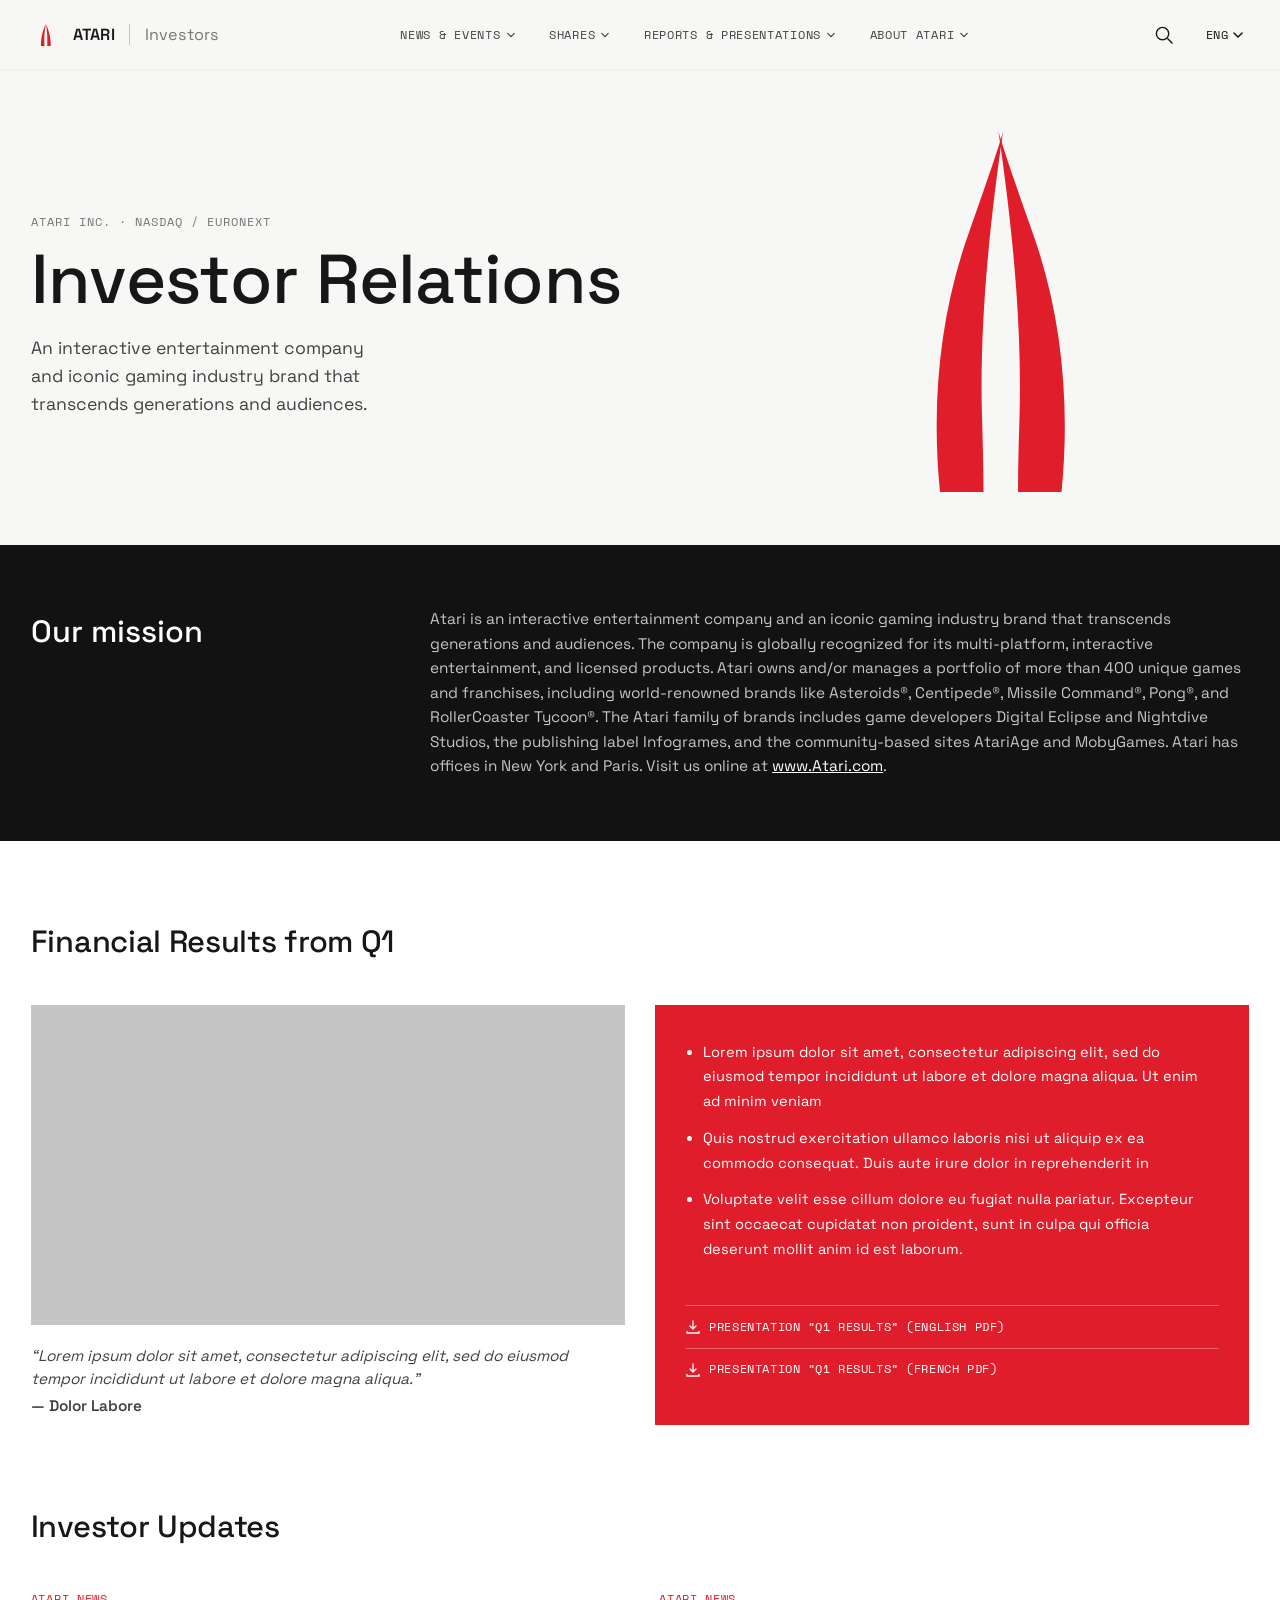
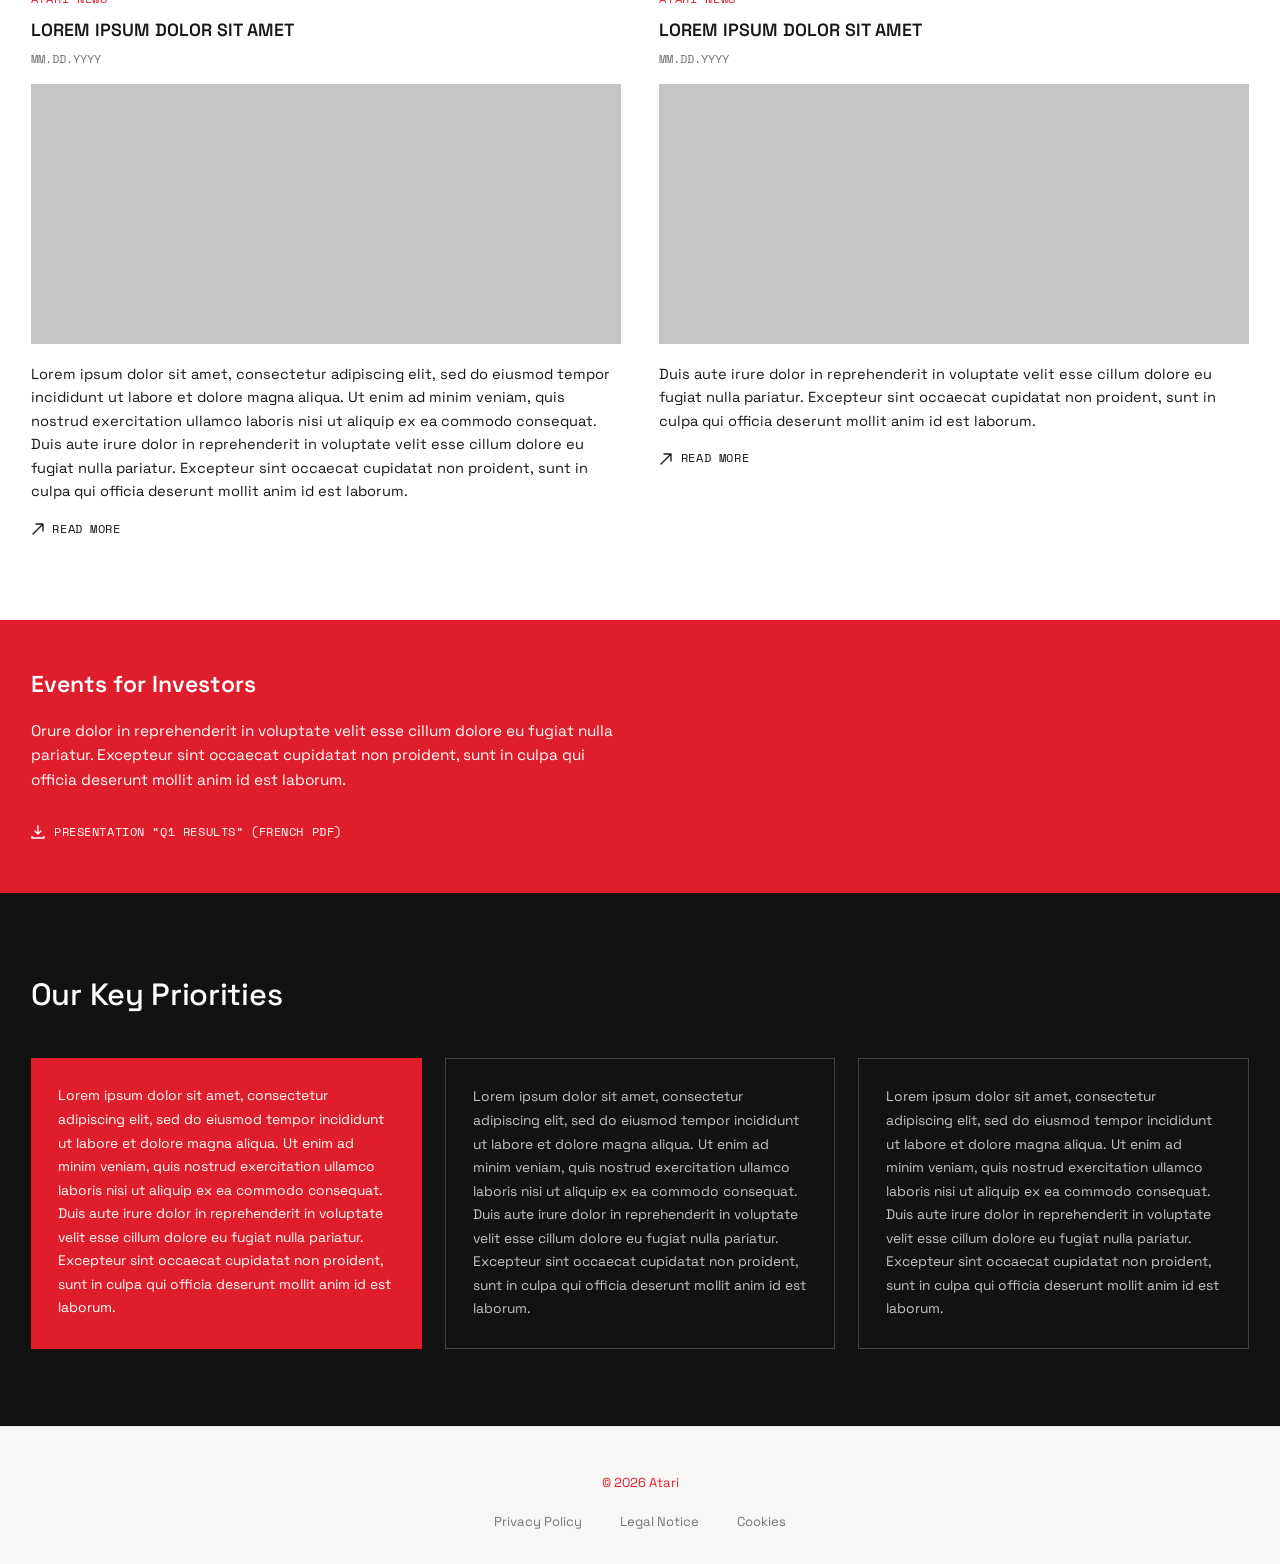
==== index.html @ 3eea5454 "Fix header disappearing on narrow viewports The nav was hidden outright below the 960px breakpoint w" ====
<!DOCTYPE html>
<html lang="en">
<head>
<meta charset="UTF-8">
<meta name="viewport" content="width=device-width, initial-scale=1">
<title>Investor Relations | Atari</title>
<meta name="description" content="Atari Investor Relations — financial results, reports and presentations, shares, and corporate news.">
<link rel="preconnect" href="https://fonts.googleapis.com">
<link href="https://fonts.googleapis.com/css2?family=Space+Grotesk:wght@400;500;600&family=Space+Mono&display=swap" rel="stylesheet">
<link rel="stylesheet" href="assets/css/styles.css">
</head>
<body>

<header class="site-header">
  <div class="site-header__bar">
    <a href="index.html" class="logo" aria-label="Atari Investors home">
      <svg viewBox="0 0 60 40" aria-hidden="true"><path fill="#E01E2B" d="M18 40C18 24 22 10 27 0C24 14 24 28 24.5 40Z"/><path fill="#E01E2B" d="M36 40C36 24 32 10 27 0C30 14 30 28 29.5 40Z"/></svg>
      <span class="logo__word">ATARI</span>
      <span class="logo__divider"></span>
      <span class="logo__sub">Investors</span>
    </a>

    <nav class="primary-nav" aria-label="Primary">
      <div class="primary-nav__item">
        <button class="primary-nav__link" aria-expanded="false">
          News &amp; Events
          <svg class="chev" viewBox="0 0 10 6" aria-hidden="true"><path d="M1 1L5 5L9 1" stroke="currentColor" stroke-width="1.5" fill="none" stroke-linecap="round"/></svg>
        </button>
        <div class="mega-menu">
          <div class="mega-menu__inner">
            <a class="mega-menu__link" href="#">General Meetings <svg class="chev-right" viewBox="0 0 8 8" aria-hidden="true"><path d="M1 1L6 4L1 7" stroke="currentColor" stroke-width="1.3" fill="none" stroke-linecap="round" stroke-linejoin="round"/></svg></a>
            <a class="mega-menu__link" href="#">Press Releases <svg class="chev-right" viewBox="0 0 8 8" aria-hidden="true"><path d="M1 1L6 4L1 7" stroke="currentColor" stroke-width="1.3" fill="none" stroke-linecap="round" stroke-linejoin="round"/></svg></a>
            <div class="mega-menu__sub">
              <a class="mega-menu__link" href="#">Convertible Bonds <svg class="chev-right" viewBox="0 0 8 8" aria-hidden="true"><path d="M1 1L6 4L1 7" stroke="currentColor" stroke-width="1.3" fill="none" stroke-linecap="round" stroke-linejoin="round"/></svg></a>
              <a class="mega-menu__link" href="#">Tender Offer Project <svg class="chev-right" viewBox="0 0 8 8" aria-hidden="true"><path d="M1 1L6 4L1 7" stroke="currentColor" stroke-width="1.3" fill="none" stroke-linecap="round" stroke-linejoin="round"/></svg></a>
            </div>
          </div>
        </div>
      </div>

      <div class="primary-nav__item">
        <button class="primary-nav__link" aria-expanded="false">
          Shares
          <svg class="chev" viewBox="0 0 10 6" aria-hidden="true"><path d="M1 1L5 5L9 1" stroke="currentColor" stroke-width="1.5" fill="none" stroke-linecap="round"/></svg>
        </button>
        <div class="mega-menu">
          <div class="mega-menu__inner">
            <a class="mega-menu__link" href="#">Stock <svg class="chev-right" viewBox="0 0 8 8" aria-hidden="true"><path d="M1 1L6 4L1 7" stroke="currentColor" stroke-width="1.3" fill="none" stroke-linecap="round" stroke-linejoin="round"/></svg></a>
            <a class="mega-menu__link" href="#">Analytics <svg class="chev-right" viewBox="0 0 8 8" aria-hidden="true"><path d="M1 1L6 4L1 7" stroke="currentColor" stroke-width="1.3" fill="none" stroke-linecap="round" stroke-linejoin="round"/></svg></a>
            <a class="mega-menu__link" href="#">Securities Transactions <svg class="chev-right" viewBox="0 0 8 8" aria-hidden="true"><path d="M1 1L6 4L1 7" stroke="currentColor" stroke-width="1.3" fill="none" stroke-linecap="round" stroke-linejoin="round"/></svg></a>
          </div>
        </div>
      </div>

      <div class="primary-nav__item">
        <button class="primary-nav__link" aria-expanded="false">
          Reports &amp; Presentations
          <svg class="chev" viewBox="0 0 10 6" aria-hidden="true"><path d="M1 1L5 5L9 1" stroke="currentColor" stroke-width="1.5" fill="none" stroke-linecap="round"/></svg>
        </button>
        <div class="mega-menu">
          <div class="mega-menu__inner">
            <a class="mega-menu__link" href="#">Financial Reports <svg class="chev-right" viewBox="0 0 8 8" aria-hidden="true"><path d="M1 1L6 4L1 7" stroke="currentColor" stroke-width="1.3" fill="none" stroke-linecap="round" stroke-linejoin="round"/></svg></a>
            <a class="mega-menu__link" href="#">Presentations <svg class="chev-right" viewBox="0 0 8 8" aria-hidden="true"><path d="M1 1L6 4L1 7" stroke="currentColor" stroke-width="1.3" fill="none" stroke-linecap="round" stroke-linejoin="round"/></svg></a>
          </div>
        </div>
      </div>

      <div class="primary-nav__item">
        <button class="primary-nav__link" aria-expanded="false">
          About Atari
          <svg class="chev" viewBox="0 0 10 6" aria-hidden="true"><path d="M1 1L5 5L9 1" stroke="currentColor" stroke-width="1.5" fill="none" stroke-linecap="round"/></svg>
        </button>
        <div class="mega-menu">
          <div class="mega-menu__inner">
            <a class="mega-menu__link" href="#">About Us <svg class="chev-right" viewBox="0 0 8 8" aria-hidden="true"><path d="M1 1L6 4L1 7" stroke="currentColor" stroke-width="1.3" fill="none" stroke-linecap="round" stroke-linejoin="round"/></svg></a>
            <a class="mega-menu__link" href="#">Leadership &amp; Governance <svg class="chev-right" viewBox="0 0 8 8" aria-hidden="true"><path d="M1 1L6 4L1 7" stroke="currentColor" stroke-width="1.3" fill="none" stroke-linecap="round" stroke-linejoin="round"/></svg></a>
            <a class="mega-menu__link" href="#">Contact Us <svg class="chev-right" viewBox="0 0 8 8" aria-hidden="true"><path d="M1 1L6 4L1 7" stroke="currentColor" stroke-width="1.3" fill="none" stroke-linecap="round" stroke-linejoin="round"/></svg></a>
          </div>
        </div>
      </div>
    </nav>

    <div class="header-actions">
      <button class="icon-btn" aria-label="Search">
        <svg width="19" height="19" viewBox="0 0 20 20" fill="none" aria-hidden="true"><circle cx="9" cy="9" r="6.5" stroke="currentColor" stroke-width="1.5"/><line x1="14.5" y1="14.5" x2="19" y2="19" stroke="currentColor" stroke-width="1.5" stroke-linecap="round"/></svg>
      </button>
      <div class="lang-toggle">
        <button class="lang-toggle__btn" aria-expanded="false">
          ENG
          <svg class="chev" width="10" height="6" viewBox="0 0 10 6" aria-hidden="true"><path d="M1 1L5 5L9 1" stroke="currentColor" stroke-width="1.5" fill="none" stroke-linecap="round"/></svg>
        </button>
        <div class="lang-panel">
          <button class="lang-panel__option is-active">English</button>
          <button class="lang-panel__option">French</button>
        </div>
      </div>
      <button class="nav-toggle" aria-label="Open menu" aria-expanded="false">
        <span></span><span></span><span></span>
      </button>
    </div>
  </div>

  <div class="mobile-nav" id="mobileNav">
    <nav class="mobile-nav__inner" aria-label="Mobile primary">
      <details class="mobile-nav__item">
        <summary>News &amp; Events</summary>
        <div class="mobile-nav__panel">
          <a href="#">General Meetings</a>
          <details class="mobile-nav__subitem">
            <summary>Press Releases</summary>
            <div class="mobile-nav__panel mobile-nav__panel--sub">
              <a href="#">Convertible Bonds</a>
              <a href="#">Tender Offer Project</a>
            </div>
          </details>
        </div>
      </details>

      <details class="mobile-nav__item">
        <summary>Shares</summary>
        <div class="mobile-nav__panel">
          <a href="#">Stock</a>
          <a href="#">Analytics</a>
          <a href="#">Securities Transactions</a>
        </div>
      </details>

      <details class="mobile-nav__item">
        <summary>Reports &amp; Presentations</summary>
        <div class="mobile-nav__panel">
          <a href="#">Financial Reports</a>
          <a href="#">Presentations</a>
        </div>
      </details>

      <details class="mobile-nav__item">
        <summary>About Atari</summary>
        <div class="mobile-nav__panel">
          <a href="#">About Us</a>
          <a href="#">Leadership &amp; Governance</a>
          <a href="#">Contact Us</a>
        </div>
      </details>

      <details class="mobile-nav__item">
        <summary>Language</summary>
        <div class="mobile-nav__panel">
          <button class="mobile-nav__lang is-active">English</button>
          <button class="mobile-nav__lang">French</button>
        </div>
      </details>
    </nav>
  </div>
</header>

<main>

  <section class="hero">
    <div class="hero__inner">
      <div>
        <p class="overline hero__eyebrow">Atari Inc. &middot; NASDAQ / Euronext</p>
        <h1>Investor Relations</h1>
        <p class="lede">An interactive entertainment company and iconic gaming industry brand that transcends generations and audiences.</p>
      </div>
      <div class="hero__mark" aria-hidden="true">
        <svg viewBox="0 0 200 240" xmlns="http://www.w3.org/2000/svg">
          <path fill="#E01E2B" d="M72,240 C66,180 72,120 92,65 C100,42 108,20 114,0 C106,55 98,125 100,190 C100.5,207 101,224 101,240 Z"/>
          <path fill="#E01E2B" d="M153,240 C159,180 153,120 133,65 C125,42 117,20 111,0 C119,55 127,125 125,190 C124.5,207 124,224 124,240 Z"/>
        </svg>
      </div>
    </div>
  </section>

  <section class="mission">
    <div class="mission__inner">
      <h2>Our mission</h2>
      <p>
        Atari is an interactive entertainment company and an iconic gaming industry brand that transcends generations
        and audiences. The company is globally recognized for its multi-platform, interactive entertainment, and
        licensed products. Atari owns and/or manages a portfolio of more than 400 unique games and franchises,
        including world-renowned brands like Asteroids&reg;, Centipede&reg;, Missile Command&reg;, Pong&reg;, and
        RollerCoaster Tycoon&reg;. The Atari family of brands includes game developers Digital Eclipse and Nightdive
        Studios, the publishing label Infogrames, and the community-based sites AtariAge and MobyGames. Atari has
        offices in New York and Paris. Visit us online at <a href="https://www.atari.com" target="_blank" rel="noopener">www.Atari.com</a>.
      </p>
    </div>
  </section>

  <section class="block">
    <div class="container">
      <h2 class="section-heading">Financial Results from Q1</h2>
      <div class="financial-results__grid">
        <div class="financial-results__media">
          <div class="placeholder" role="img" aria-label="Q1 results presentation thumbnail"></div>
          <p class="financial-results__quote">
            &ldquo;Lorem ipsum dolor sit amet, consectetur adipiscing elit, sed do eiusmod tempor incididunt ut labore
            et dolore magna aliqua.&rdquo;
            <span class="financial-results__quote-author">&mdash; Dolor Labore</span>
          </p>
        </div>
        <div class="panel-red">
          <ul>
            <li>Lorem ipsum dolor sit amet, consectetur adipiscing elit, sed do eiusmod tempor incididunt ut labore et
              dolore magna aliqua. Ut enim ad minim veniam</li>
            <li>Quis nostrud exercitation ullamco laboris nisi ut aliquip ex ea commodo consequat. Duis aute irure
              dolor in reprehenderit in</li>
            <li>Voluptate velit esse cillum dolore eu fugiat nulla pariatur. Excepteur sint occaecat cupidatat non
              proident, sunt in culpa qui officia deserunt mollit anim id est laborum.</li>
          </ul>
          <div>
            <a class="doc-link" href="#">
              <svg width="14" height="14" viewBox="0 0 14 14" fill="none" aria-hidden="true"><path d="M7 1V9M7 9L4 6M7 9L10 6" stroke="currentColor" stroke-width="1.3" stroke-linecap="round" stroke-linejoin="round"/><path d="M1 11V13H13V11" stroke="currentColor" stroke-width="1.3"/></svg>
              Presentation &ldquo;Q1 Results&rdquo; (English PDF)
            </a>
            <a class="doc-link" href="#">
              <svg width="14" height="14" viewBox="0 0 14 14" fill="none" aria-hidden="true"><path d="M7 1V9M7 9L4 6M7 9L10 6" stroke="currentColor" stroke-width="1.3" stroke-linecap="round" stroke-linejoin="round"/><path d="M1 11V13H13V11" stroke="currentColor" stroke-width="1.3"/></svg>
              Presentation &ldquo;Q1 Results&rdquo; (French PDF)
            </a>
          </div>
        </div>
      </div>
    </div>
  </section>

  <section class="block" style="padding-top:0;">
    <div class="container">
      <h2 class="section-heading">Investor Updates</h2>
      <div class="news-grid">
        <article class="news-card">
          <span class="news-card__tag">Atari News</span>
          <h3 class="news-card__title">Lorem ipsum dolor sit amet</h3>
          <span class="news-card__date">MM.DD.YYYY</span>
          <div class="news-card__media" role="img" aria-label="News thumbnail"></div>
          <p class="news-card__body">
            Lorem ipsum dolor sit amet, consectetur adipiscing elit, sed do eiusmod tempor incididunt ut labore et
            dolore magna aliqua. Ut enim ad minim veniam, quis nostrud exercitation ullamco laboris nisi ut aliquip ex
            ea commodo consequat. Duis aute irure dolor in reprehenderit in voluptate velit esse cillum dolore eu
            fugiat nulla pariatur. Excepteur sint occaecat cupidatat non proident, sunt in culpa qui officia deserunt
            mollit anim id est laborum.
          </p>
          <a class="read-more" href="#">
            <svg width="14" height="14" viewBox="0 0 14 14" fill="none" aria-hidden="true"><path d="M2 12L12 2M12 2H5M12 2V9" stroke="currentColor" stroke-width="1.3" stroke-linecap="round" stroke-linejoin="round"/></svg>
            Read more
          </a>
        </article>

        <article class="news-card">
          <span class="news-card__tag">Atari News</span>
          <h3 class="news-card__title">Lorem ipsum dolor sit amet</h3>
          <span class="news-card__date">MM.DD.YYYY</span>
          <div class="news-card__media" role="img" aria-label="News thumbnail"></div>
          <p class="news-card__body">
            Duis aute irure dolor in reprehenderit in voluptate velit esse cillum dolore eu fugiat nulla pariatur.
            Excepteur sint occaecat cupidatat non proident, sunt in culpa qui officia deserunt mollit anim id est
            laborum.
          </p>
          <a class="read-more" href="#">
            <svg width="14" height="14" viewBox="0 0 14 14" fill="none" aria-hidden="true"><path d="M2 12L12 2M12 2H5M12 2V9" stroke="currentColor" stroke-width="1.3" stroke-linecap="round" stroke-linejoin="round"/></svg>
            Read more
          </a>
        </article>
      </div>
    </div>
  </section>

  <section class="events-banner">
    <div class="container">
      <h2>Events for Investors</h2>
      <p>
        Orure dolor in reprehenderit in voluptate velit esse cillum dolore eu fugiat nulla pariatur. Excepteur sint
        occaecat cupidatat non proident, sunt in culpa qui officia deserunt mollit anim id est laborum.
      </p>
      <a class="doc-link" href="#">
        <svg width="14" height="14" viewBox="0 0 14 14" fill="none" aria-hidden="true"><path d="M7 1V9M7 9L4 6M7 9L10 6" stroke="currentColor" stroke-width="1.3" stroke-linecap="round" stroke-linejoin="round"/><path d="M1 11V13H13V11" stroke="currentColor" stroke-width="1.3"/></svg>
        Presentation &ldquo;Q1 Results&rdquo; (French PDF)
      </a>
    </div>
  </section>

  <section class="priorities">
    <div class="container">
      <h2 class="section-heading">Our Key Priorities</h2>
      <div class="priorities__grid">
        <div class="priorities__card priorities__card--accent">
          Lorem ipsum dolor sit amet, consectetur adipiscing elit, sed do eiusmod tempor incididunt ut labore et
          dolore magna aliqua. Ut enim ad minim veniam, quis nostrud exercitation ullamco laboris nisi ut aliquip ex
          ea commodo consequat. Duis aute irure dolor in reprehenderit in voluptate velit esse cillum dolore eu fugiat
          nulla pariatur. Excepteur sint occaecat cupidatat non proident, sunt in culpa qui officia deserunt mollit
          anim id est laborum.
        </div>
        <div class="priorities__card priorities__card--plain">
          Lorem ipsum dolor sit amet, consectetur adipiscing elit, sed do eiusmod tempor incididunt ut labore et
          dolore magna aliqua. Ut enim ad minim veniam, quis nostrud exercitation ullamco laboris nisi ut aliquip ex
          ea commodo consequat. Duis aute irure dolor in reprehenderit in voluptate velit esse cillum dolore eu fugiat
          nulla pariatur. Excepteur sint occaecat cupidatat non proident, sunt in culpa qui officia deserunt mollit
          anim id est laborum.
        </div>
        <div class="priorities__card priorities__card--plain">
          Lorem ipsum dolor sit amet, consectetur adipiscing elit, sed do eiusmod tempor incididunt ut labore et
          dolore magna aliqua. Ut enim ad minim veniam, quis nostrud exercitation ullamco laboris nisi ut aliquip ex
          ea commodo consequat. Duis aute irure dolor in reprehenderit in voluptate velit esse cillum dolore eu fugiat
          nulla pariatur. Excepteur sint occaecat cupidatat non proident, sunt in culpa qui officia deserunt mollit
          anim id est laborum.
        </div>
      </div>
    </div>
  </section>

</main>

<footer class="site-footer">
  <div class="container">
    <p class="site-footer__copy">&copy; 2026 Atari</p>
    <ul class="site-footer__links">
      <li><a href="#">Privacy Policy</a></li>
      <li><a href="#">Legal Notice</a></li>
      <li><a href="#">Cookies</a></li>
    </ul>
  </div>
</footer>

<script src="assets/js/main.js"></script>
</body>
</html>
---- assets/css/styles.css ----
/* ==========================================================================
   Atari Investor Relations — styles
   Tokens and rules sourced from the Atari.com Web Style Reference:
   Space Grotesk (body/headings, weight 500) + Space Mono (overlines/mono),
   black/white/grey carry layout, red is an accent (CTA/hover/live/sale),
   pill-shaped interactive elements (buttons 50px, inputs 40px, badges 4rem),
   square-cornered content cards, red-on-hover as the house interaction.
   ========================================================================== */

:root {
  --color-atari-red: #E01E2B;
  --color-black: #121212;
  --color-white: #FFFFFF;
  --color-off-white: #F7F7F5;
  --color-grey-100: #F5F5F5;
  --color-grey-150: #EDEDED;
  --color-grey-200: #C5C5C5;
  --color-grey-300: #666666;
  --color-grey-400: #2D2D2D;
  --color-grey-500: #757575;
  --color-grey-700: #424242;
  --color-ink: #171717;

  --font-body: 'Space Grotesk', sans-serif;
  --font-mono: 'Space Mono', monospace;

  --ease-house: cubic-bezier(0.22, 1, 0.36, 1);
  --max-width: 1600px;
}

* { box-sizing: border-box; }

html { font-size: clamp(15px, 10px + 0.42vw, 18px); }

body {
  margin: 0;
  font-family: var(--font-body);
  color: var(--color-ink);
  background: var(--color-white);
  line-height: 1.6;
  -webkit-font-smoothing: antialiased;
}

a { color: inherit; }

img { max-width: 100%; display: block; }

.container {
  max-width: var(--max-width);
  margin: 0 auto;
  padding: 0 2rem;
}

.overline {
  font-family: var(--font-mono);
  text-transform: uppercase;
  letter-spacing: 0.08em;
  font-size: 0.8125rem;
}

/* ---------------------------------- Header ------------------------------- */

.site-header {
  position: sticky;
  top: 0;
  z-index: 100;
  background: var(--color-off-white);
  border-bottom: 1px solid var(--color-grey-150);
}

.site-header__bar {
  max-width: var(--max-width);
  margin: 0 auto;
  padding: 0 2rem;
  display: flex;
  align-items: center;
  justify-content: space-between;
  height: 4.5rem;
  gap: 2rem;
}

.logo {
  display: flex;
  align-items: center;
  gap: 0.6rem;
  text-decoration: none;
  flex: 0 0 auto;
}

.logo svg { height: 22px; width: auto; }

.logo__word {
  font-weight: 600;
  font-size: 1.05rem;
  letter-spacing: 0.01em;
  color: var(--color-ink);
}

.logo__divider {
  width: 1px;
  height: 1.4rem;
  background: var(--color-grey-200);
  margin: 0 0.35rem;
}

.logo__sub {
  font-size: 1.05rem;
  color: var(--color-grey-500);
  font-weight: 400;
}

.primary-nav {
  display: flex;
  align-items: center;
  gap: 2.25rem;
  flex: 1 1 auto;
  justify-content: center;
}

.primary-nav__item { position: static; }

.primary-nav__link {
  display: flex;
  align-items: center;
  gap: 0.4rem;
  background: none;
  border: 0;
  cursor: pointer;
  font-family: var(--font-mono);
  font-size: 0.75rem;
  letter-spacing: 0.06em;
  text-transform: uppercase;
  color: var(--color-grey-700);
  text-decoration: none;
  padding: 1.6rem 0;
  transition: color 0.3s var(--ease-house);
}

.primary-nav__link:hover,
.primary-nav__item.is-open .primary-nav__link {
  color: var(--color-atari-red);
}

.primary-nav__link .chev {
  width: 8px;
  height: 8px;
  transition: transform 0.3s var(--ease-house);
}

.primary-nav__item.is-open .chev { transform: rotate(180deg); }

.header-actions {
  display: flex;
  align-items: center;
  gap: 1.5rem;
  flex: 0 0 auto;
}

.icon-btn {
  background: none;
  border: 0;
  cursor: pointer;
  color: var(--color-ink);
  display: inline-flex;
  padding: 0.25rem;
  transition: color 0.3s var(--ease-house);
}

.icon-btn:hover { color: var(--color-atari-red); }

.lang-toggle {
  position: relative;
}

.lang-toggle__btn {
  background: none;
  border: 0;
  cursor: pointer;
  font-family: var(--font-mono);
  font-size: 0.75rem;
  letter-spacing: 0.06em;
  color: var(--color-ink);
  display: flex;
  align-items: center;
  gap: 0.3rem;
}

.lang-toggle__btn:hover { color: var(--color-atari-red); }

/* Mega menu panel */
.mega-menu {
  position: absolute;
  left: 0;
  top: 100%;
  width: 100%;
  background: var(--color-off-white);
  border-top: 1px solid var(--color-grey-150);
  border-bottom: 1px solid var(--color-grey-150);
  box-shadow: 0 12px 24px -12px rgba(0,0,0,0.12);
  opacity: 0;
  visibility: hidden;
  transform: translateY(-6px);
  transition: opacity 0.25s var(--ease-house), transform 0.25s var(--ease-house), visibility 0.25s;
}

.primary-nav__item.is-open .mega-menu {
  opacity: 1;
  visibility: visible;
  transform: translateY(0);
}

.mega-menu__inner {
  max-width: var(--max-width);
  margin: 0 auto;
  padding: 0.5rem 2rem 1rem;
}

.mega-menu__link {
  display: flex;
  align-items: center;
  justify-content: space-between;
  padding: 1rem 0;
  text-decoration: none;
  color: var(--color-ink);
  border-bottom: 1px solid var(--color-grey-150);
  font-size: 0.95rem;
  transition: color 0.3s var(--ease-house), padding-left 0.3s var(--ease-house);
}

.mega-menu__link:hover {
  color: var(--color-atari-red);
  padding-left: 0.35rem;
}

.mega-menu__link:last-child { border-bottom: 0; }

.mega-menu__link .chev-right { width: 7px; height: 7px; flex: 0 0 auto; }

.mega-menu__sub .mega-menu__link {
  padding-left: 1.25rem;
  color: var(--color-grey-500);
}

.lang-panel {
  position: absolute;
  right: 0;
  top: calc(100% + 1px);
  min-width: 220px;
  background: var(--color-off-white);
  border: 1px solid var(--color-grey-150);
  box-shadow: 0 12px 24px -12px rgba(0,0,0,0.15);
  opacity: 0;
  visibility: hidden;
  transform: translateY(-6px);
  transition: opacity 0.25s var(--ease-house), transform 0.25s var(--ease-house), visibility 0.25s;
}

.lang-toggle.is-open .lang-panel {
  opacity: 1;
  visibility: visible;
  transform: translateY(0);
}

.lang-panel__option {
  display: block;
  width: 100%;
  text-align: left;
  padding: 0.9rem 1.25rem;
  border: 0;
  background: none;
  cursor: pointer;
  font-family: var(--font-body);
  font-size: 0.95rem;
  border-bottom: 1px solid var(--color-grey-150);
}

.lang-panel__option:last-child { border-bottom: 0; }

.lang-panel__option.is-active {
  background: var(--color-black);
  color: var(--color-white);
}

.lang-panel__option:not(.is-active):hover { color: var(--color-atari-red); }

/* Hamburger toggle (mobile) */

.nav-toggle {
  display: none;
  flex-direction: column;
  justify-content: center;
  align-items: flex-end;
  gap: 5px;
  width: 26px;
  height: 20px;
  background: none;
  border: 0;
  cursor: pointer;
  padding: 0;
}

.nav-toggle span {
  display: block;
  width: 100%;
  height: 2px;
  background: var(--color-ink);
  transition: transform 0.3s var(--ease-house), opacity 0.3s var(--ease-house), width 0.3s var(--ease-house);
}

.nav-toggle[aria-expanded="true"] span:nth-child(1) { transform: translateY(7px) rotate(45deg); width: 100%; }
.nav-toggle[aria-expanded="true"] span:nth-child(2) { opacity: 0; }
.nav-toggle[aria-expanded="true"] span:nth-child(3) { transform: translateY(-7px) rotate(-45deg); width: 100%; }

/* Mobile nav drawer */

.mobile-nav {
  display: none;
}

.mobile-nav__inner {
  max-width: var(--max-width);
  margin: 0 auto;
  padding: 0.5rem 2rem 2rem;
}

.mobile-nav__item,
.mobile-nav__subitem {
  border-bottom: 1px solid var(--color-grey-150);
}

.mobile-nav__subitem { border-bottom: 0; }

.mobile-nav__item > summary,
.mobile-nav__subitem > summary {
  cursor: pointer;
  list-style: none;
  padding: 1.1rem 0;
  font-family: var(--font-mono);
  font-size: 0.8rem;
  letter-spacing: 0.06em;
  text-transform: uppercase;
  display: flex;
  align-items: center;
  justify-content: space-between;
  color: var(--color-grey-700);
}

.mobile-nav__item > summary::-webkit-details-marker,
.mobile-nav__subitem > summary::-webkit-details-marker { display: none; }

.mobile-nav__item > summary::after,
.mobile-nav__subitem > summary::after {
  content: '';
  width: 8px;
  height: 8px;
  border-right: 1.5px solid currentColor;
  border-bottom: 1.5px solid currentColor;
  transform: rotate(45deg);
  transition: transform 0.3s var(--ease-house);
  flex: 0 0 auto;
}

.mobile-nav__item[open] > summary,
.mobile-nav__subitem[open] > summary { color: var(--color-atari-red); }

.mobile-nav__item[open] > summary::after,
.mobile-nav__subitem[open] > summary::after { transform: rotate(225deg); }

.mobile-nav__panel {
  display: flex;
  flex-direction: column;
  padding-bottom: 0.75rem;
}

.mobile-nav__panel a,
.mobile-nav__lang {
  padding: 0.75rem 0;
  text-decoration: none;
  color: var(--color-ink);
  font-size: 0.95rem;
  border: 0;
  background: none;
  text-align: left;
  cursor: pointer;
  font-family: var(--font-body);
}

.mobile-nav__panel--sub a { padding-left: 1.25rem; color: var(--color-grey-500); }

.mobile-nav__lang.is-active { color: var(--color-atari-red); font-weight: 600; }

@media (hover: hover) {
  .mobile-nav__panel a:hover,
  .mobile-nav__lang:hover { color: var(--color-atari-red); }
}

/* ---------------------------------- Hero --------------------------------- */

.hero {
  background: var(--color-off-white);
  position: relative;
  overflow: hidden;
}

.hero__inner {
  max-width: var(--max-width);
  margin: 0 auto;
  padding: 4rem 2rem 3rem;
  display: grid;
  grid-template-columns: 1.1fr 0.9fr;
  align-items: center;
  gap: 2rem;
}

.hero__eyebrow {
  color: var(--color-grey-500);
  margin: 0 0 0.75rem;
}

.hero h1 {
  font-size: clamp(2.5rem, 2rem + 3vw, 4.5rem);
  font-weight: 500;
  line-height: 1.02;
  letter-spacing: -0.01em;
  margin: 0 0 1.25rem;
}

.hero p.lede {
  font-size: 1.15rem;
  color: var(--color-grey-700);
  max-width: 32ch;
  margin: 0;
}

.hero__mark { justify-self: center; }
.hero__mark svg { width: 100%; max-width: 320px; height: auto; }

/* ---------------------------------- Mission ------------------------------ */

.mission {
  background: var(--color-black);
  color: var(--color-white);
  padding: 4rem 0;
}

.mission__inner {
  max-width: var(--max-width);
  margin: 0 auto;
  padding: 0 2rem;
  display: grid;
  grid-template-columns: 0.9fr 2fr;
  gap: 2rem;
  align-items: start;
}

.mission h2 {
  font-size: 2rem;
  font-weight: 500;
  margin: 0;
}

.mission p {
  margin: 0;
  color: var(--color-grey-200);
  font-size: 1rem;
}

.mission a { color: var(--color-white); text-decoration: underline; transition: color 0.3s var(--ease-house); }
.mission a:hover { color: var(--color-atari-red); }

/* ---------------------------------- Sections ------------------------------ */

section.block { padding: 5rem 0; }

.section-heading {
  font-size: 2rem;
  font-weight: 500;
  margin: 0 0 2.5rem;
  letter-spacing: -0.01em;
}

/* Financial results */

.financial-results__grid {
  display: grid;
  grid-template-columns: 1fr 1fr;
  gap: 2rem;
  align-items: stretch;
}

.financial-results__media img,
.financial-results__media .placeholder {
  width: 100%;
  height: 320px;
  background: var(--color-grey-200);
  object-fit: cover;
}

.financial-results__quote {
  font-style: italic;
  color: var(--color-grey-700);
  margin: 1.25rem 0 0.5rem;
  font-size: 1rem;
  line-height: 1.5;
}

.financial-results__quote-author {
  font-style: normal;
  font-weight: 600;
  display: block;
  margin-top: 0.25rem;
}

.panel-red {
  background: var(--color-atari-red);
  color: var(--color-white);
  padding: 2.25rem 2rem;
  display: flex;
  flex-direction: column;
  justify-content: space-between;
}

.panel-red ul {
  margin: 0 0 1.5rem;
  padding-left: 1.1rem;
  font-size: 0.95rem;
  line-height: 1.7;
}

.panel-red ul li { margin-bottom: 0.75rem; }
.panel-red ul li:last-child { margin-bottom: 0; }

.doc-link {
  display: flex;
  align-items: center;
  gap: 0.6rem;
  text-decoration: none;
  color: inherit;
  font-family: var(--font-mono);
  font-size: 0.75rem;
  letter-spacing: 0.05em;
  text-transform: uppercase;
  padding: 0.75rem 0;
  border-top: 1px solid rgba(255,255,255,0.25);
  transition: opacity 0.3s var(--ease-house);
}

.doc-link:first-of-type { border-top: 1px solid rgba(255,255,255,0.25); margin-top: 0.5rem; }
.doc-link:hover { opacity: 0.75; }
.doc-link svg { flex: 0 0 auto; }

.panel-red .doc-link { border-top-color: rgba(255,255,255,0.3); }

/* Investor updates cards */

.news-grid {
  display: grid;
  grid-template-columns: repeat(2, 1fr);
  gap: 2.5rem;
}

.news-card__tag {
  color: var(--color-atari-red);
  font-family: var(--font-mono);
  font-size: 0.75rem;
  letter-spacing: 0.06em;
  text-transform: uppercase;
  display: block;
  margin-bottom: 0.5rem;
}

.news-card__title {
  font-size: 1.15rem;
  font-weight: 600;
  text-transform: uppercase;
  margin: 0 0 0.4rem;
}

.news-card__date {
  font-family: var(--font-mono);
  font-size: 0.75rem;
  color: var(--color-grey-500);
  display: block;
  margin-bottom: 1rem;
}

.news-card__media {
  height: 260px;
  background: var(--color-grey-200);
  margin-bottom: 1.25rem;
}

.news-card__body {
  color: var(--color-ink);
  font-size: 0.95rem;
  margin: 0 0 1rem;
}

.read-more {
  display: inline-flex;
  align-items: center;
  gap: 0.5rem;
  font-family: var(--font-mono);
  font-size: 0.75rem;
  letter-spacing: 0.05em;
  text-transform: uppercase;
  text-decoration: none;
  color: var(--color-ink);
  transition: color 0.3s var(--ease-house);
}

.read-more:hover { color: var(--color-atari-red); }

/* Events banner */

.events-banner {
  background: var(--color-atari-red);
  color: var(--color-white);
  padding: 3rem 0;
}

.events-banner h2 {
  font-size: 1.5rem;
  font-weight: 600;
  margin: 0 0 1rem;
}

.events-banner p {
  margin: 0 0 1.5rem;
  max-width: 60ch;
  font-size: 1rem;
}

.events-banner .doc-link { border-top: 0; padding: 0; display: inline-flex; }

/* Key priorities */

.priorities {
  background: var(--color-black);
  color: var(--color-white);
  padding: 5rem 0;
}

.priorities .section-heading { color: var(--color-white); }

.priorities__grid {
  display: grid;
  grid-template-columns: repeat(3, 1fr);
  gap: 1.5rem;
}

.priorities__card {
  padding: 1.75rem;
  font-size: 0.9rem;
  line-height: 1.7;
}

.priorities__card--accent {
  background: var(--color-atari-red);
  color: var(--color-white);
}

.priorities__card--plain {
  border: 1px solid var(--color-grey-700);
  color: var(--color-grey-200);
}

/* Footer */

.site-footer {
  background: var(--color-off-white);
  border-top: 1px solid var(--color-grey-150);
  padding: 3rem 0 2rem;
  text-align: center;
}

.site-footer__copy {
  color: var(--color-atari-red);
  font-size: 0.85rem;
  margin: 0 0 1rem;
}

.site-footer__links {
  display: flex;
  justify-content: center;
  gap: 2.5rem;
  list-style: none;
  padding: 0;
  margin: 0;
}

.site-footer__links a {
  text-decoration: none;
  color: var(--color-grey-500);
  font-size: 0.85rem;
  transition: color 0.3s var(--ease-house);
}

.site-footer__links a:hover { color: var(--color-atari-red); }

/* ---------------------------------- Responsive ---------------------------- */

@media (max-width: 960px) {
  .primary-nav { display: none; }
  .nav-toggle { display: flex; }
  .mobile-nav {
    position: fixed;
    top: 4.5rem;
    left: 0;
    right: 0;
    bottom: 0;
    z-index: 90;
    background: var(--color-off-white);
    overflow-y: auto;
    transform: translateY(-8px);
    opacity: 0;
    visibility: hidden;
    transition: opacity 0.25s var(--ease-house), transform 0.25s var(--ease-house), visibility 0.25s;
  }
  .mobile-nav.is-open {
    display: block;
    opacity: 1;
    visibility: visible;
    transform: translateY(0);
  }
  .hero__inner { grid-template-columns: 1fr; text-align: center; }
  .hero p.lede { margin: 0 auto; }
  .mission__inner { grid-template-columns: 1fr; }
  .financial-results__grid { grid-template-columns: 1fr; }
  .news-grid { grid-template-columns: 1fr; }
  .priorities__grid { grid-template-columns: 1fr; }
}
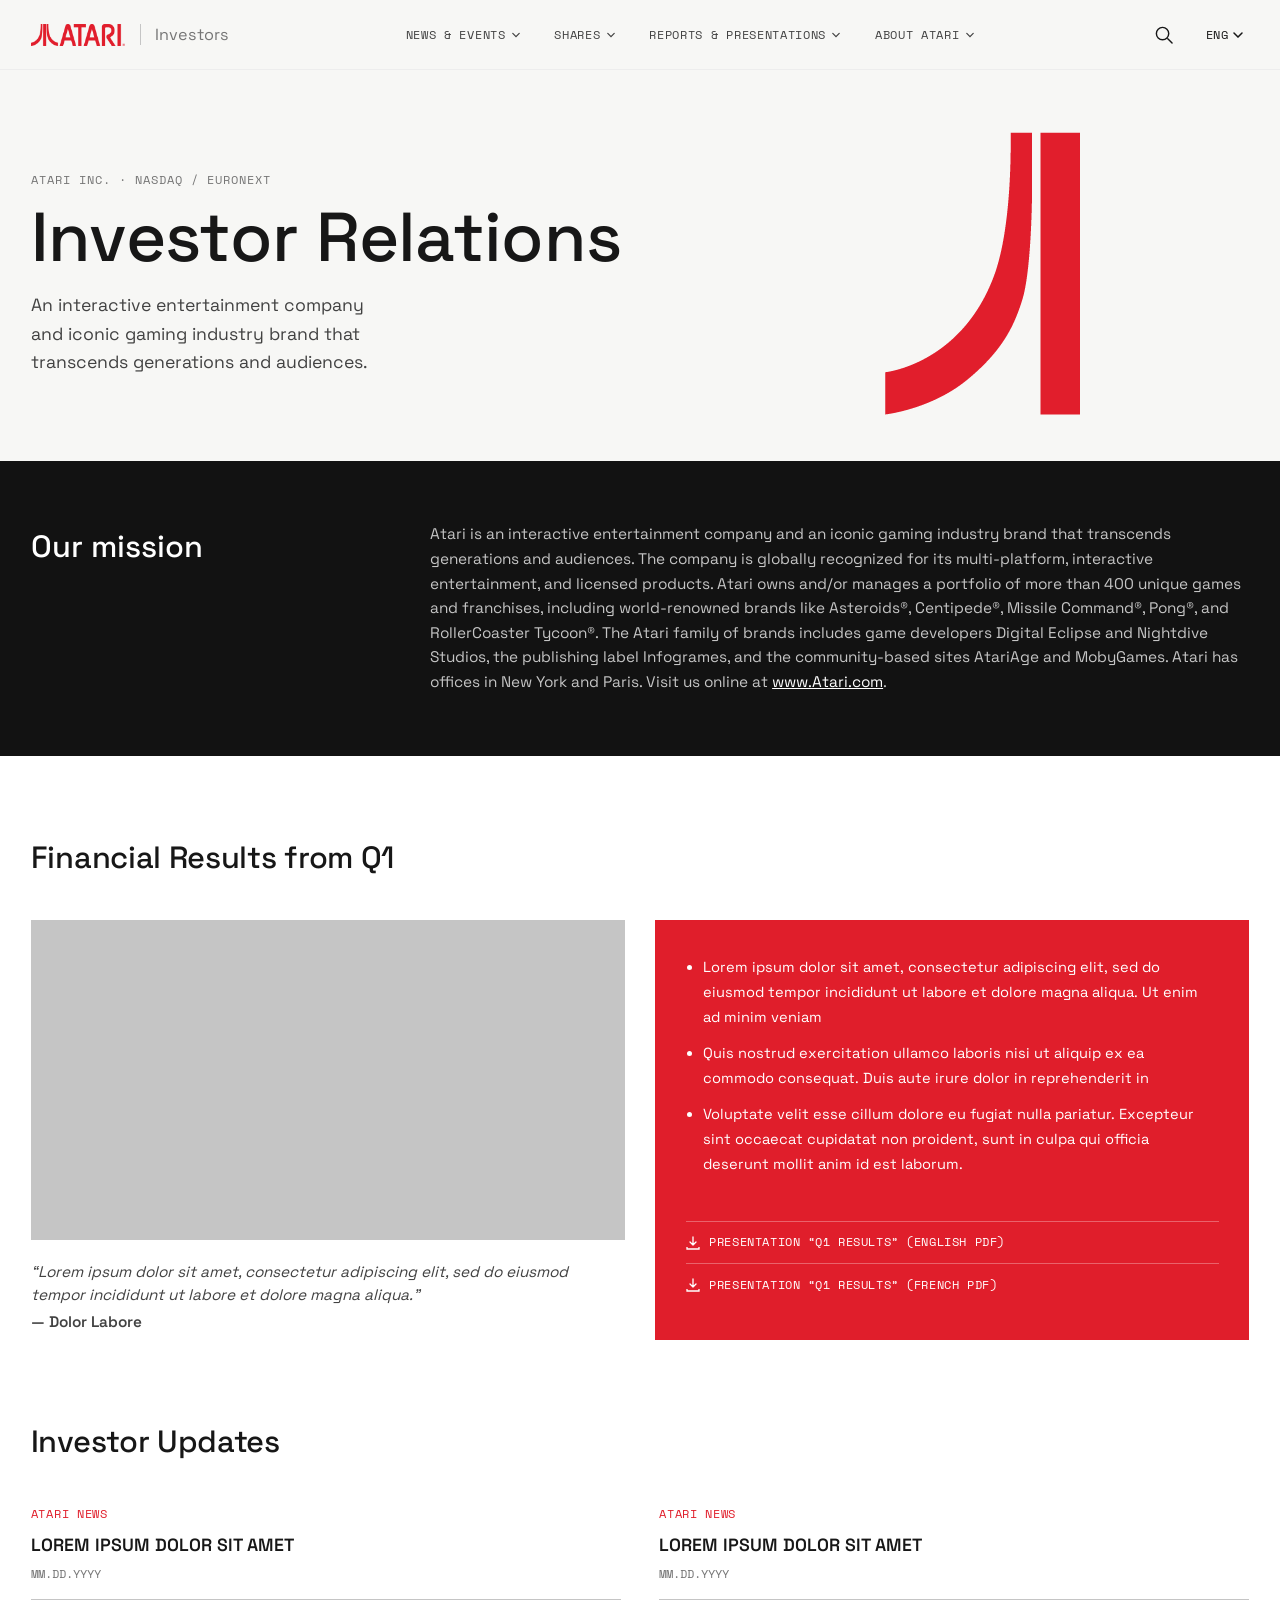
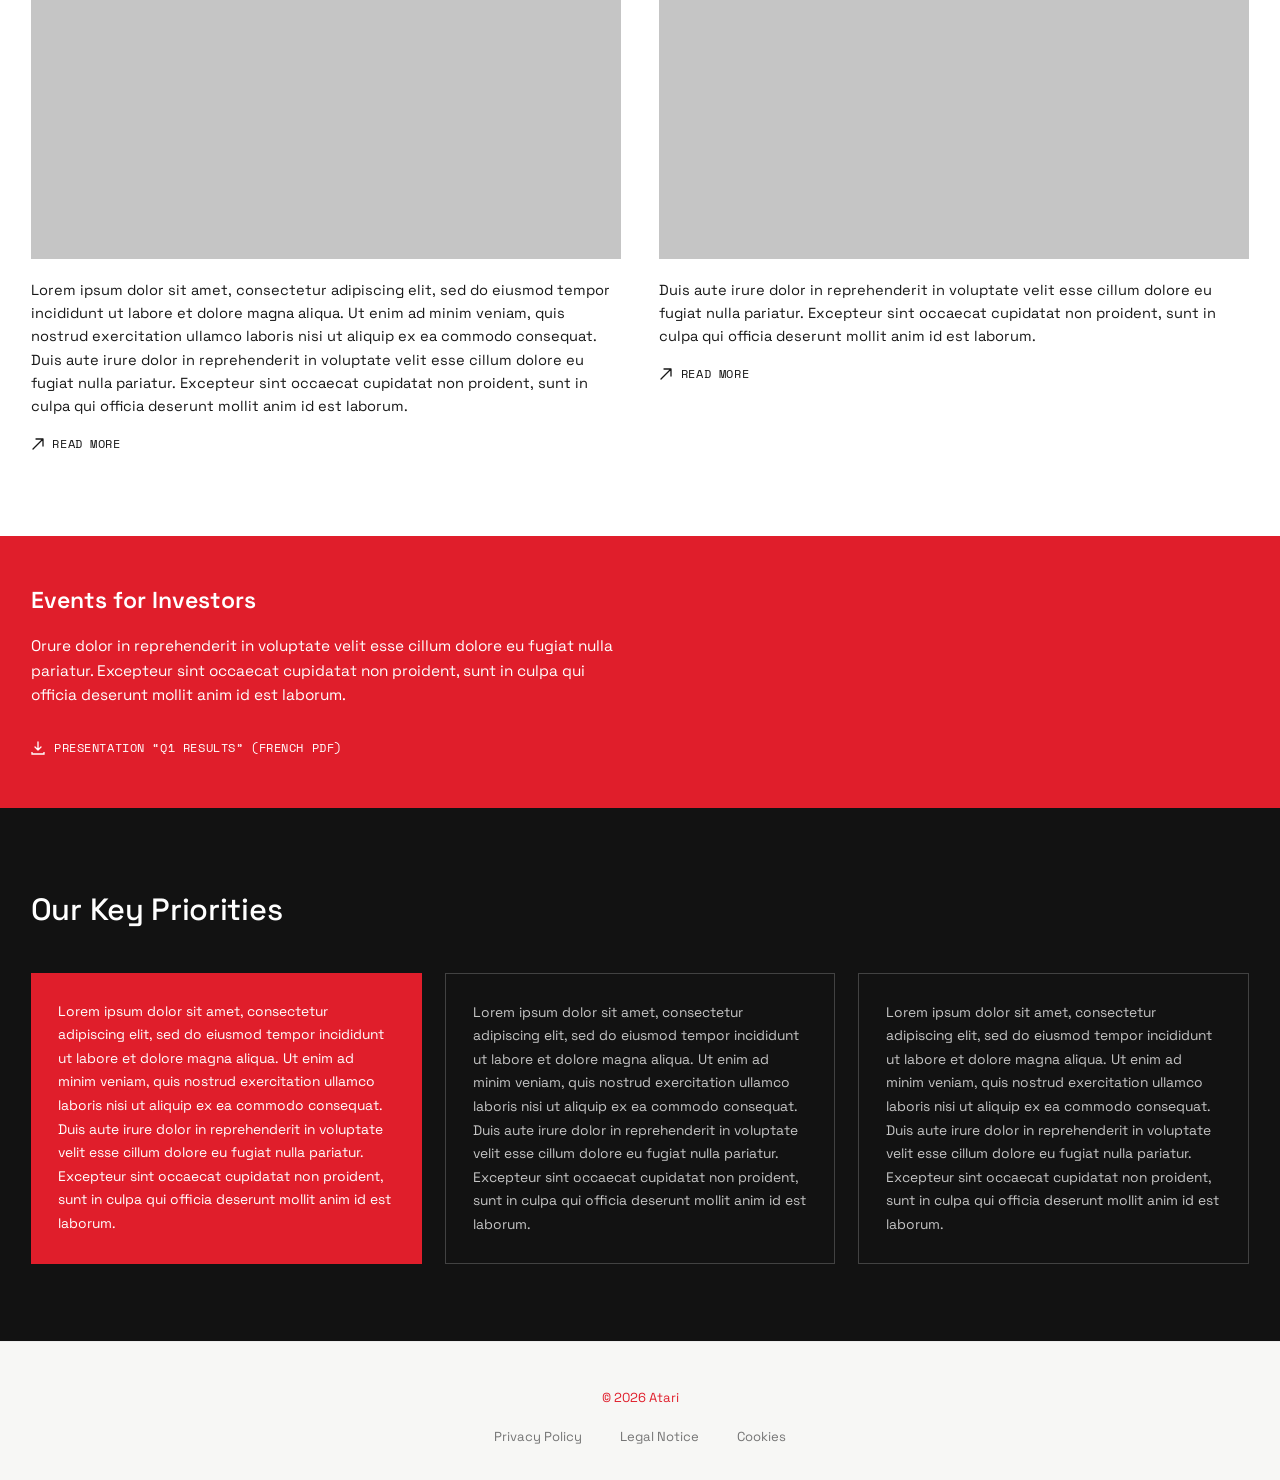
==== commit 2a38db3f: "Use real Atari logo assets instead of hand-drawn approximations Swaps the CSS-drawn wordmark and her" ====
--- a/index.html
+++ b/index.html
@@ -14,8 +14,7 @@
 <header class="site-header">
   <div class="site-header__bar">
     <a href="index.html" class="logo" aria-label="Atari Investors home">
-      <svg viewBox="0 0 60 40" aria-hidden="true"><path fill="#E01E2B" d="M18 40C18 24 22 10 27 0C24 14 24 28 24.5 40Z"/><path fill="#E01E2B" d="M36 40C36 24 32 10 27 0C30 14 30 28 29.5 40Z"/></svg>
-      <span class="logo__word">ATARI</span>
+      <img class="logo__img" src="assets/img/atari-logo.png" alt="Atari">
       <span class="logo__divider"></span>
       <span class="logo__sub">Investors</span>
     </a>
@@ -163,10 +162,7 @@
         <p class="lede">An interactive entertainment company and iconic gaming industry brand that transcends generations and audiences.</p>
       </div>
       <div class="hero__mark" aria-hidden="true">
-        <svg viewBox="0 0 200 240" xmlns="http://www.w3.org/2000/svg">
-          <path fill="#E01E2B" d="M72,240 C66,180 72,120 92,65 C100,42 108,20 114,0 C106,55 98,125 100,190 C100.5,207 101,224 101,240 Z"/>
-          <path fill="#E01E2B" d="M153,240 C159,180 153,120 133,65 C125,42 117,20 111,0 C119,55 127,125 125,190 C124.5,207 124,224 124,240 Z"/>
-        </svg>
+        <img src="assets/img/atari-fuji-mark.png" alt="">
       </div>
     </div>
   </section>
--- a/assets/css/styles.css
+++ b/assets/css/styles.css
@@ -87,14 +87,7 @@
   flex: 0 0 auto;
 }
 
-.logo svg { height: 22px; width: auto; }
-
-.logo__word {
-  font-weight: 600;
-  font-size: 1.05rem;
-  letter-spacing: 0.01em;
-  color: var(--color-ink);
-}
+.logo__img { height: 22px; width: auto; }
 
 .logo__divider {
   width: 1px;
@@ -433,7 +426,7 @@
 }
 
 .hero__mark { justify-self: center; }
-.hero__mark svg { width: 100%; max-width: 320px; height: auto; }
+.hero__mark img { width: 100%; max-width: 280px; height: auto; }
 
 /* ---------------------------------- Mission ------------------------------ */
 
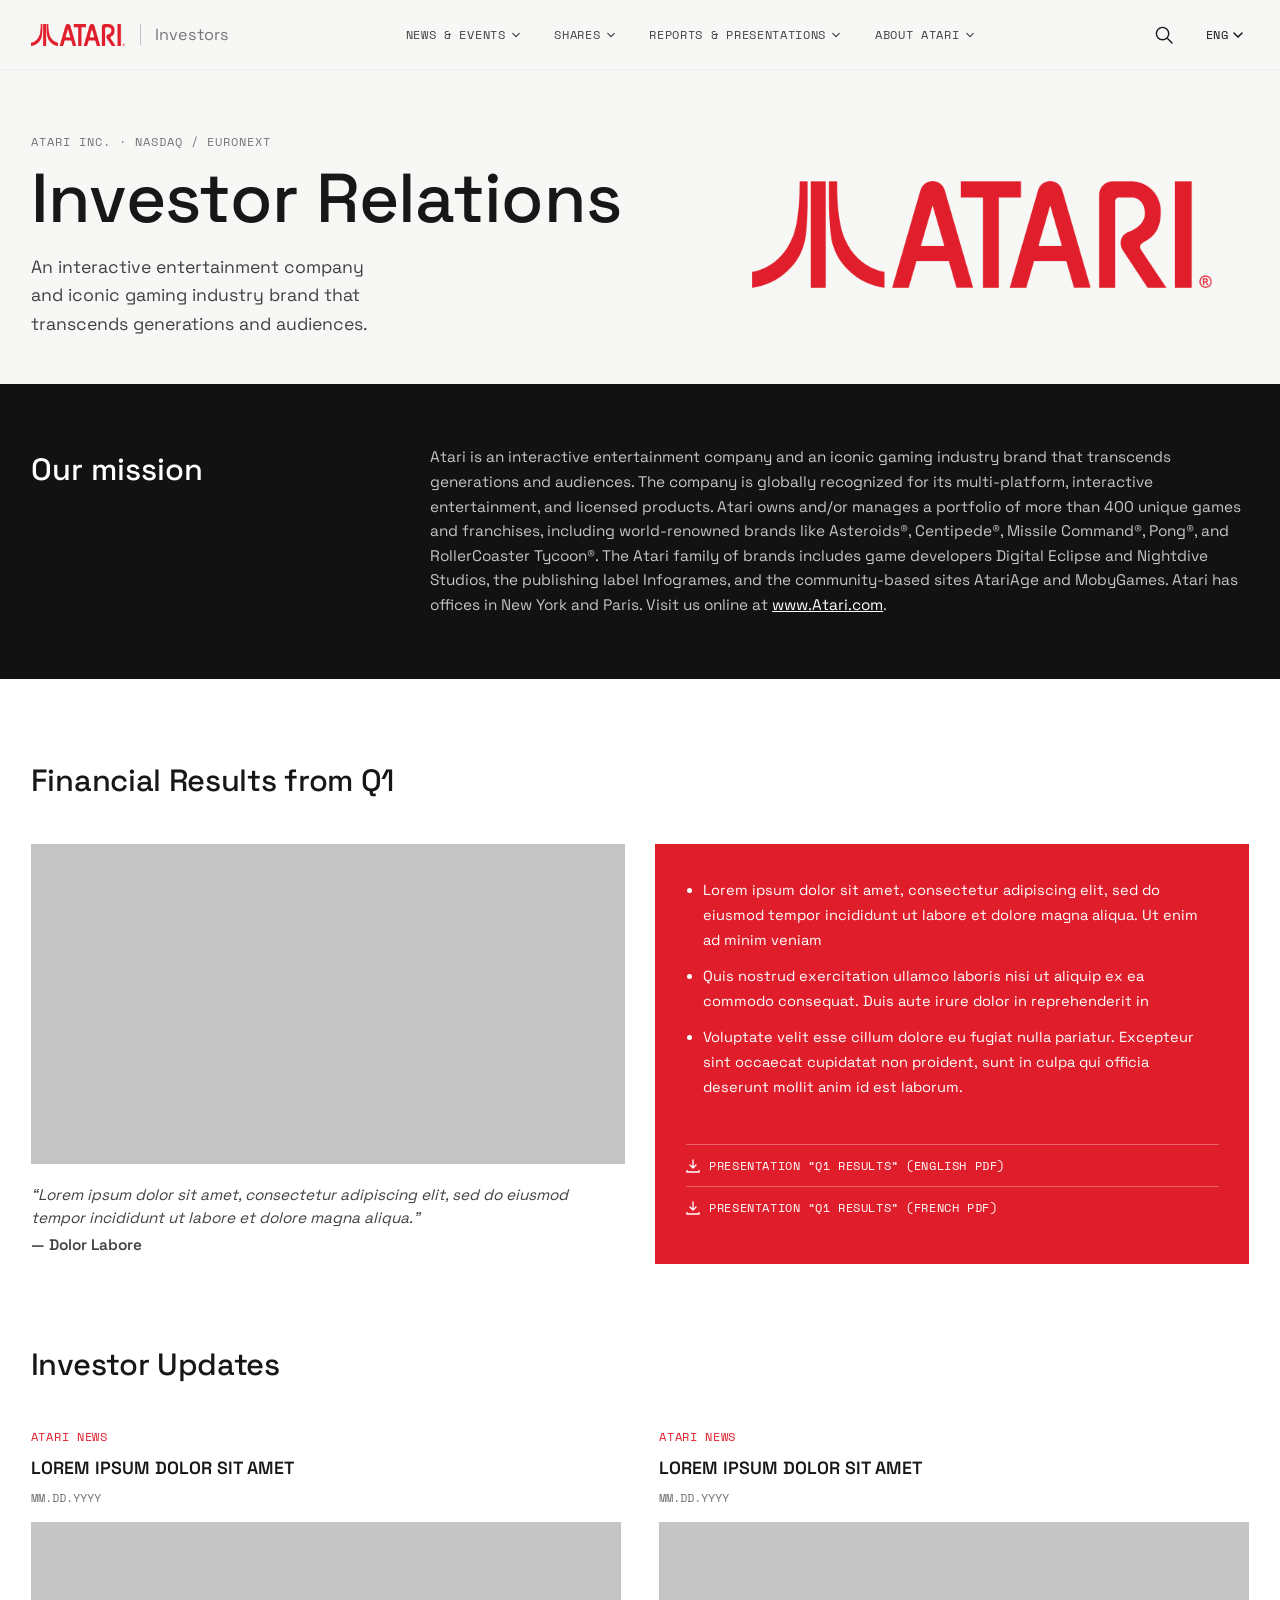
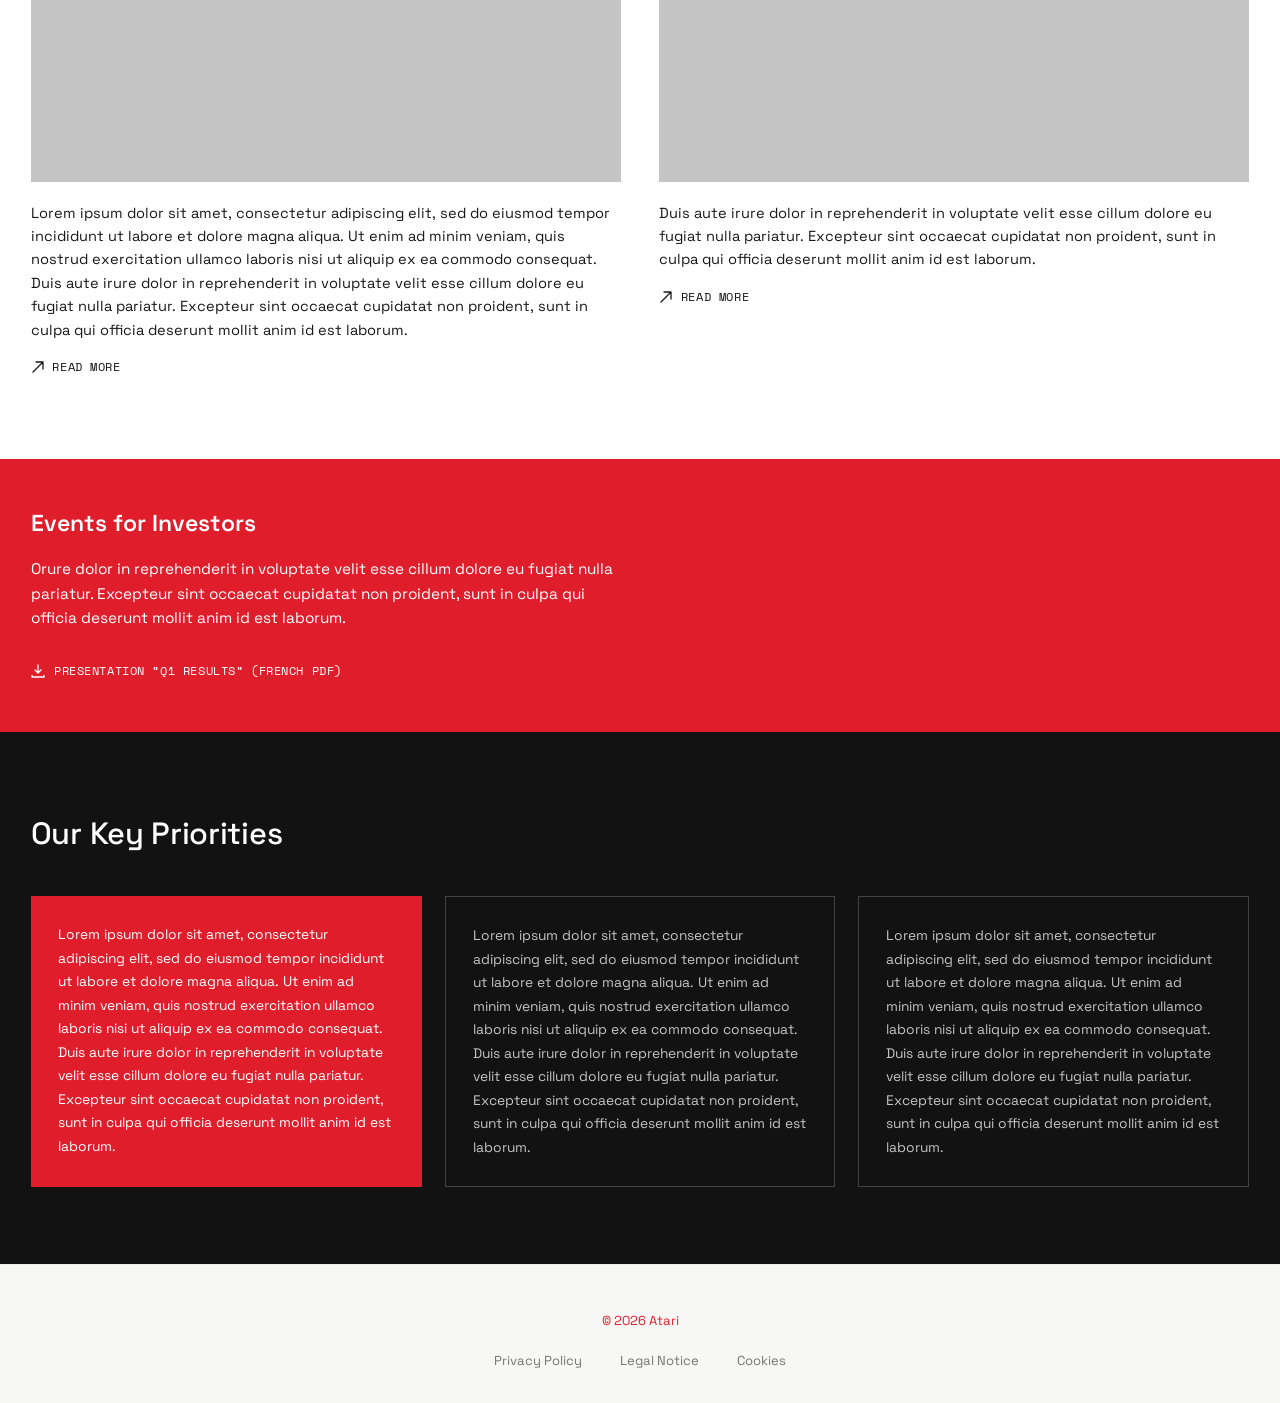
==== commit 707bcf13: "Build out all nav destination pages, add interactive charts, and fix hero logo - Fixes the hero logo" ====
--- a/index.html
+++ b/index.html
@@ -11,146 +11,7 @@
 </head>
 <body>
 
-<header class="site-header">
-  <div class="site-header__bar">
-    <a href="index.html" class="logo" aria-label="Atari Investors home">
-      <img class="logo__img" src="assets/img/atari-logo.png" alt="Atari">
-      <span class="logo__divider"></span>
-      <span class="logo__sub">Investors</span>
-    </a>
-
-    <nav class="primary-nav" aria-label="Primary">
-      <div class="primary-nav__item">
-        <button class="primary-nav__link" aria-expanded="false">
-          News &amp; Events
-          <svg class="chev" viewBox="0 0 10 6" aria-hidden="true"><path d="M1 1L5 5L9 1" stroke="currentColor" stroke-width="1.5" fill="none" stroke-linecap="round"/></svg>
-        </button>
-        <div class="mega-menu">
-          <div class="mega-menu__inner">
-            <a class="mega-menu__link" href="#">General Meetings <svg class="chev-right" viewBox="0 0 8 8" aria-hidden="true"><path d="M1 1L6 4L1 7" stroke="currentColor" stroke-width="1.3" fill="none" stroke-linecap="round" stroke-linejoin="round"/></svg></a>
-            <a class="mega-menu__link" href="#">Press Releases <svg class="chev-right" viewBox="0 0 8 8" aria-hidden="true"><path d="M1 1L6 4L1 7" stroke="currentColor" stroke-width="1.3" fill="none" stroke-linecap="round" stroke-linejoin="round"/></svg></a>
-            <div class="mega-menu__sub">
-              <a class="mega-menu__link" href="#">Convertible Bonds <svg class="chev-right" viewBox="0 0 8 8" aria-hidden="true"><path d="M1 1L6 4L1 7" stroke="currentColor" stroke-width="1.3" fill="none" stroke-linecap="round" stroke-linejoin="round"/></svg></a>
-              <a class="mega-menu__link" href="#">Tender Offer Project <svg class="chev-right" viewBox="0 0 8 8" aria-hidden="true"><path d="M1 1L6 4L1 7" stroke="currentColor" stroke-width="1.3" fill="none" stroke-linecap="round" stroke-linejoin="round"/></svg></a>
-            </div>
-          </div>
-        </div>
-      </div>
-
-      <div class="primary-nav__item">
-        <button class="primary-nav__link" aria-expanded="false">
-          Shares
-          <svg class="chev" viewBox="0 0 10 6" aria-hidden="true"><path d="M1 1L5 5L9 1" stroke="currentColor" stroke-width="1.5" fill="none" stroke-linecap="round"/></svg>
-        </button>
-        <div class="mega-menu">
-          <div class="mega-menu__inner">
-            <a class="mega-menu__link" href="#">Stock <svg class="chev-right" viewBox="0 0 8 8" aria-hidden="true"><path d="M1 1L6 4L1 7" stroke="currentColor" stroke-width="1.3" fill="none" stroke-linecap="round" stroke-linejoin="round"/></svg></a>
-            <a class="mega-menu__link" href="#">Analytics <svg class="chev-right" viewBox="0 0 8 8" aria-hidden="true"><path d="M1 1L6 4L1 7" stroke="currentColor" stroke-width="1.3" fill="none" stroke-linecap="round" stroke-linejoin="round"/></svg></a>
-            <a class="mega-menu__link" href="#">Securities Transactions <svg class="chev-right" viewBox="0 0 8 8" aria-hidden="true"><path d="M1 1L6 4L1 7" stroke="currentColor" stroke-width="1.3" fill="none" stroke-linecap="round" stroke-linejoin="round"/></svg></a>
-          </div>
-        </div>
-      </div>
-
-      <div class="primary-nav__item">
-        <button class="primary-nav__link" aria-expanded="false">
-          Reports &amp; Presentations
-          <svg class="chev" viewBox="0 0 10 6" aria-hidden="true"><path d="M1 1L5 5L9 1" stroke="currentColor" stroke-width="1.5" fill="none" stroke-linecap="round"/></svg>
-        </button>
-        <div class="mega-menu">
-          <div class="mega-menu__inner">
-            <a class="mega-menu__link" href="#">Financial Reports <svg class="chev-right" viewBox="0 0 8 8" aria-hidden="true"><path d="M1 1L6 4L1 7" stroke="currentColor" stroke-width="1.3" fill="none" stroke-linecap="round" stroke-linejoin="round"/></svg></a>
-            <a class="mega-menu__link" href="#">Presentations <svg class="chev-right" viewBox="0 0 8 8" aria-hidden="true"><path d="M1 1L6 4L1 7" stroke="currentColor" stroke-width="1.3" fill="none" stroke-linecap="round" stroke-linejoin="round"/></svg></a>
-          </div>
-        </div>
-      </div>
-
-      <div class="primary-nav__item">
-        <button class="primary-nav__link" aria-expanded="false">
-          About Atari
-          <svg class="chev" viewBox="0 0 10 6" aria-hidden="true"><path d="M1 1L5 5L9 1" stroke="currentColor" stroke-width="1.5" fill="none" stroke-linecap="round"/></svg>
-        </button>
-        <div class="mega-menu">
-          <div class="mega-menu__inner">
-            <a class="mega-menu__link" href="#">About Us <svg class="chev-right" viewBox="0 0 8 8" aria-hidden="true"><path d="M1 1L6 4L1 7" stroke="currentColor" stroke-width="1.3" fill="none" stroke-linecap="round" stroke-linejoin="round"/></svg></a>
-            <a class="mega-menu__link" href="#">Leadership &amp; Governance <svg class="chev-right" viewBox="0 0 8 8" aria-hidden="true"><path d="M1 1L6 4L1 7" stroke="currentColor" stroke-width="1.3" fill="none" stroke-linecap="round" stroke-linejoin="round"/></svg></a>
-            <a class="mega-menu__link" href="#">Contact Us <svg class="chev-right" viewBox="0 0 8 8" aria-hidden="true"><path d="M1 1L6 4L1 7" stroke="currentColor" stroke-width="1.3" fill="none" stroke-linecap="round" stroke-linejoin="round"/></svg></a>
-          </div>
-        </div>
-      </div>
-    </nav>
-
-    <div class="header-actions">
-      <button class="icon-btn" aria-label="Search">
-        <svg width="19" height="19" viewBox="0 0 20 20" fill="none" aria-hidden="true"><circle cx="9" cy="9" r="6.5" stroke="currentColor" stroke-width="1.5"/><line x1="14.5" y1="14.5" x2="19" y2="19" stroke="currentColor" stroke-width="1.5" stroke-linecap="round"/></svg>
-      </button>
-      <div class="lang-toggle">
-        <button class="lang-toggle__btn" aria-expanded="false">
-          ENG
-          <svg class="chev" width="10" height="6" viewBox="0 0 10 6" aria-hidden="true"><path d="M1 1L5 5L9 1" stroke="currentColor" stroke-width="1.5" fill="none" stroke-linecap="round"/></svg>
-        </button>
-        <div class="lang-panel">
-          <button class="lang-panel__option is-active">English</button>
-          <button class="lang-panel__option">French</button>
-        </div>
-      </div>
-      <button class="nav-toggle" aria-label="Open menu" aria-expanded="false">
-        <span></span><span></span><span></span>
-      </button>
-    </div>
-  </div>
-
-  <div class="mobile-nav" id="mobileNav">
-    <nav class="mobile-nav__inner" aria-label="Mobile primary">
-      <details class="mobile-nav__item">
-        <summary>News &amp; Events</summary>
-        <div class="mobile-nav__panel">
-          <a href="#">General Meetings</a>
-          <details class="mobile-nav__subitem">
-            <summary>Press Releases</summary>
-            <div class="mobile-nav__panel mobile-nav__panel--sub">
-              <a href="#">Convertible Bonds</a>
-              <a href="#">Tender Offer Project</a>
-            </div>
-          </details>
-        </div>
-      </details>
-
-      <details class="mobile-nav__item">
-        <summary>Shares</summary>
-        <div class="mobile-nav__panel">
-          <a href="#">Stock</a>
-          <a href="#">Analytics</a>
-          <a href="#">Securities Transactions</a>
-        </div>
-      </details>
-
-      <details class="mobile-nav__item">
-        <summary>Reports &amp; Presentations</summary>
-        <div class="mobile-nav__panel">
-          <a href="#">Financial Reports</a>
-          <a href="#">Presentations</a>
-        </div>
-      </details>
-
-      <details class="mobile-nav__item">
-        <summary>About Atari</summary>
-        <div class="mobile-nav__panel">
-          <a href="#">About Us</a>
-          <a href="#">Leadership &amp; Governance</a>
-          <a href="#">Contact Us</a>
-        </div>
-      </details>
-
-      <details class="mobile-nav__item">
-        <summary>Language</summary>
-        <div class="mobile-nav__panel">
-          <button class="mobile-nav__lang is-active">English</button>
-          <button class="mobile-nav__lang">French</button>
-        </div>
-      </details>
-    </nav>
-  </div>
-</header>
+<header class="site-header" data-include="assets/partials/header.html"></header>
 
 <main>
 
@@ -162,7 +23,7 @@
         <p class="lede">An interactive entertainment company and iconic gaming industry brand that transcends generations and audiences.</p>
       </div>
       <div class="hero__mark" aria-hidden="true">
-        <img src="assets/img/atari-fuji-mark.png" alt="">
+        <img src="assets/img/atari-logo.png" alt="">
       </div>
     </div>
   </section>
@@ -304,17 +165,9 @@
 
 </main>
 
-<footer class="site-footer">
-  <div class="container">
-    <p class="site-footer__copy">&copy; 2026 Atari</p>
-    <ul class="site-footer__links">
-      <li><a href="#">Privacy Policy</a></li>
-      <li><a href="#">Legal Notice</a></li>
-      <li><a href="#">Cookies</a></li>
-    </ul>
-  </div>
-</footer>
+<footer class="site-footer" data-include="assets/partials/footer.html"></footer>
 
+<script src="assets/js/include.js"></script>
 <script src="assets/js/main.js"></script>
 </body>
 </html>
--- a/assets/css/styles.css
+++ b/assets/css/styles.css
@@ -20,6 +20,8 @@
   --color-grey-500: #757575;
   --color-grey-700: #424242;
   --color-ink: #171717;
+  --color-gain: #1A7F37;
+  --color-loss: #E01E2B;
 
   --font-body: 'Space Grotesk', sans-serif;
   --font-mono: 'Space Mono', monospace;
@@ -220,7 +222,8 @@
   transition: color 0.3s var(--ease-house), padding-left 0.3s var(--ease-house);
 }
 
-.mega-menu__link:hover {
+.mega-menu__link:hover,
+.mega-menu__link.is-current {
   color: var(--color-atari-red);
   padding-left: 0.35rem;
 }
@@ -426,7 +429,7 @@
 }
 
 .hero__mark { justify-self: center; }
-.hero__mark img { width: 100%; max-width: 280px; height: auto; }
+.hero__mark img { width: 100%; max-width: 460px; height: auto; }
 
 /* ---------------------------------- Mission ------------------------------ */
 
@@ -690,6 +693,315 @@
 }
 
 .site-footer__links a:hover { color: var(--color-atari-red); }
+
+/* ---------------------------------- Page banner (sub-pages) --------------- */
+
+.page-banner {
+  background: var(--color-off-white);
+  border-bottom: 1px solid var(--color-grey-150);
+  padding: 3.5rem 0 2.75rem;
+}
+
+.page-banner__eyebrow { color: var(--color-grey-500); margin: 0 0 0.9rem; }
+
+.page-banner h1 {
+  display: inline-block;
+  font-size: clamp(2rem, 1.5rem + 2vw, 3rem);
+  font-weight: 500;
+  letter-spacing: -0.01em;
+  line-height: 1.05;
+  margin: 0 0 0.6rem;
+  padding-bottom: 0.5rem;
+  border-bottom: 3px solid var(--color-atari-red);
+}
+
+.page-banner p.lede {
+  color: var(--color-grey-700);
+  max-width: 62ch;
+  margin: 0.9rem 0 0;
+  font-size: 1.05rem;
+}
+
+.page-content { padding: 4rem 0 5rem; }
+.page-content + .page-content { padding-top: 0; }
+
+.subsection-heading {
+  font-size: 1.4rem;
+  font-weight: 600;
+  margin: 0 0 1.5rem;
+}
+
+/* ---------------------------------- Pill buttons --------------------------- */
+
+.pill-btn {
+  display: inline-flex;
+  align-items: center;
+  gap: 0.45rem;
+  padding: 0.6rem 1.3rem;
+  border-radius: 50px;
+  background: var(--color-black);
+  color: var(--color-white);
+  font-family: var(--font-mono);
+  font-size: 0.75rem;
+  text-transform: uppercase;
+  letter-spacing: 0.04em;
+  text-decoration: none;
+  border: 1px solid var(--color-black);
+  cursor: pointer;
+  transition: background-color 0.3s var(--ease-house), color 0.3s var(--ease-house), border-color 0.3s var(--ease-house);
+}
+
+.pill-btn:hover { background-color: var(--color-atari-red); border-color: var(--color-atari-red); }
+
+.pill-btn--ghost {
+  background: transparent;
+  color: var(--color-ink);
+  border-color: var(--color-ink);
+}
+
+.pill-btn--ghost:hover { background: var(--color-atari-red); border-color: var(--color-atari-red); color: var(--color-white); }
+
+.pill-btn--sm { padding: 0.45rem 1rem; font-size: 0.7rem; }
+
+/* ---------------------------------- Doc list -------------------------------- */
+
+.doc-list { display: flex; flex-direction: column; }
+
+.doc-row {
+  display: flex;
+  align-items: center;
+  justify-content: space-between;
+  gap: 1.5rem;
+  padding: 1.35rem 0;
+  border-bottom: 1px solid var(--color-grey-150);
+  flex-wrap: wrap;
+}
+
+.doc-row__meta { display: flex; flex-direction: column; gap: 0.3rem; min-width: 220px; }
+
+.doc-row__title { font-weight: 600; font-size: 1rem; }
+
+.doc-row__date {
+  font-family: var(--font-mono);
+  font-size: 0.72rem;
+  color: var(--color-grey-500);
+  text-transform: uppercase;
+  letter-spacing: 0.05em;
+}
+
+.doc-row__actions { display: flex; gap: 0.6rem; flex-wrap: wrap; }
+
+/* ---------------------------------- Stat tiles ------------------------------ */
+
+.stat-grid {
+  display: grid;
+  grid-template-columns: repeat(auto-fit, minmax(170px, 1fr));
+  gap: 1px;
+  background: var(--color-grey-150);
+  border: 1px solid var(--color-grey-150);
+  margin-bottom: 2.5rem;
+}
+
+.stat-tile {
+  background: var(--color-white);
+  padding: 1.5rem 1.5rem 1.35rem;
+  display: flex;
+  flex-direction: column;
+  gap: 0.4rem;
+}
+
+.stat-tile__label {
+  font-family: var(--font-mono);
+  font-size: 0.7rem;
+  text-transform: uppercase;
+  letter-spacing: 0.05em;
+  color: var(--color-grey-500);
+}
+
+.stat-tile__value { font-size: 1.75rem; font-weight: 600; font-variant-numeric: tabular-nums; letter-spacing: -0.01em; }
+
+.stat-tile__delta { font-size: 0.85rem; font-family: var(--font-mono); font-variant-numeric: tabular-nums; }
+.stat-tile__delta.is-up { color: var(--color-gain); }
+.stat-tile__delta.is-down { color: var(--color-loss); }
+
+/* ---------------------------------- Chart card ------------------------------ */
+
+.chart-card {
+  background: var(--color-white);
+  border: 1px solid var(--color-grey-150);
+  padding: 1.75rem;
+  margin-bottom: 2rem;
+}
+
+.chart-card__head {
+  display: flex;
+  justify-content: space-between;
+  align-items: flex-start;
+  flex-wrap: wrap;
+  gap: 1rem;
+  margin-bottom: 1.5rem;
+}
+
+.chart-card__title { font-size: 1.15rem; font-weight: 600; margin: 0 0 0.3rem; }
+.chart-card__subtitle { font-size: 0.85rem; color: var(--color-grey-500); margin: 0; }
+
+.range-toggle { display: flex; gap: 0.4rem; flex-wrap: wrap; }
+
+.range-btn {
+  font-family: var(--font-mono);
+  font-size: 0.72rem;
+  letter-spacing: 0.03em;
+  padding: 0.4rem 0.95rem;
+  border-radius: 50px;
+  border: 1px solid var(--color-grey-200);
+  background: transparent;
+  color: var(--color-grey-700);
+  cursor: pointer;
+  transition: background-color 0.3s var(--ease-house), color 0.3s var(--ease-house), border-color 0.3s var(--ease-house);
+}
+
+.range-btn.is-active { background: var(--color-black); color: var(--color-white); border-color: var(--color-black); }
+.range-btn:hover:not(.is-active) { border-color: var(--color-atari-red); color: var(--color-atari-red); }
+
+.chart-canvas-wrap { position: relative; width: 100%; height: 360px; }
+.chart-canvas-wrap canvas { width: 100% !important; height: 100% !important; display: block; }
+
+.chart-tooltip {
+  position: absolute;
+  pointer-events: none;
+  background: var(--color-black);
+  color: var(--color-white);
+  font-family: var(--font-mono);
+  font-size: 0.72rem;
+  line-height: 1.5;
+  padding: 0.55rem 0.75rem;
+  transform: translate(-50%, -100%);
+  white-space: nowrap;
+  opacity: 0;
+  transition: opacity 0.15s var(--ease-house);
+  top: 0;
+  left: 0;
+  z-index: 5;
+}
+
+.chart-tooltip.is-visible { opacity: 1; }
+
+.chart-disclaimer {
+  font-family: var(--font-mono);
+  font-size: 0.72rem;
+  color: var(--color-grey-500);
+  margin: 1rem 0 0;
+}
+
+.chart-legend { display: flex; gap: 1.25rem; flex-wrap: wrap; margin-top: 1.25rem; font-size: 0.82rem; }
+.chart-legend__item { display: flex; align-items: center; gap: 0.5rem; color: var(--color-grey-700); }
+.chart-legend__swatch { width: 10px; height: 10px; flex: 0 0 auto; }
+
+.chart-grid-2 { display: grid; grid-template-columns: 1fr 1fr; gap: 2rem; }
+
+/* ---------------------------------- Data tables ----------------------------- */
+
+.table-scroll { overflow-x: auto; margin-bottom: 1rem; }
+
+.data-table { border-collapse: collapse; width: 100%; font-size: 0.9rem; min-width: 560px; }
+
+.data-table th,
+.data-table td {
+  text-align: left;
+  padding: 0.85rem 1rem;
+  border-bottom: 1px solid var(--color-grey-150);
+  white-space: nowrap;
+}
+
+.data-table th {
+  font-weight: 500;
+  font-family: var(--font-mono);
+  font-size: 0.68rem;
+  text-transform: uppercase;
+  letter-spacing: 0.05em;
+  color: var(--color-grey-500);
+}
+
+.data-table td { font-variant-numeric: tabular-nums; }
+.data-table td.is-up { color: var(--color-gain); }
+.data-table td.is-down { color: var(--color-loss); }
+
+/* ---------------------------------- Content grids --------------------------- */
+
+.content-grid {
+  display: grid;
+  grid-template-columns: 2fr 1fr;
+  gap: 3rem;
+  align-items: start;
+}
+
+.content-grid p { margin: 0 0 1.1rem; color: var(--color-grey-700); }
+.content-grid p:last-child { margin-bottom: 0; }
+
+.info-card {
+  border: 1px solid var(--color-grey-150);
+  padding: 1.5rem;
+}
+
+.info-card h3 {
+  font-size: 0.9rem;
+  font-weight: 600;
+  margin: 0 0 0.9rem;
+  text-transform: uppercase;
+  letter-spacing: 0.04em;
+  font-family: var(--font-mono);
+  color: var(--color-grey-500);
+}
+
+.info-card dl { margin: 0; }
+.info-card dt { font-size: 0.8rem; color: var(--color-grey-500); margin: 0.9rem 0 0.15rem; }
+.info-card dt:first-child { margin-top: 0; }
+.info-card dd { margin: 0; font-weight: 600; }
+
+/* ---------------------------------- Team grid -------------------------------- */
+
+.team-grid {
+  display: grid;
+  grid-template-columns: repeat(auto-fit, minmax(220px, 1fr));
+  gap: 2rem 1.5rem;
+}
+
+.team-card__photo { width: 100%; height: 220px; background: var(--color-grey-200); }
+.team-card__name { font-weight: 600; margin: 1rem 0 0.15rem; font-size: 1.02rem; }
+.team-card__role {
+  font-family: var(--font-mono);
+  font-size: 0.72rem;
+  color: var(--color-grey-500);
+  text-transform: uppercase;
+  letter-spacing: 0.05em;
+}
+
+/* ---------------------------------- Timeline -------------------------------- */
+
+.timeline__item {
+  display: grid;
+  grid-template-columns: 150px 1fr;
+  gap: 1.5rem;
+  padding: 1.35rem 0;
+  border-bottom: 1px solid var(--color-grey-150);
+}
+
+.timeline__date { font-family: var(--font-mono); font-size: 0.8rem; color: var(--color-atari-red); font-weight: 600; }
+.timeline__body h4 { margin: 0 0 0.35rem; font-size: 1rem; font-weight: 600; }
+.timeline__body p { margin: 0; color: var(--color-grey-700); font-size: 0.92rem; }
+
+/* ---------------------------------- Contact ---------------------------------- */
+
+.contact-grid { display: grid; grid-template-columns: 1fr 1fr; gap: 2rem; }
+
+.contact-card { border: 1px solid var(--color-grey-150); padding: 2rem; }
+.contact-card h3 { margin: 0 0 1.25rem; font-size: 1.1rem; font-weight: 600; }
+.contact-card__row { display: flex; justify-content: space-between; gap: 1rem; padding: 0.75rem 0; border-bottom: 1px solid var(--color-grey-150); }
+.contact-card__row:last-child { border-bottom: 0; }
+.contact-card__label { color: var(--color-grey-500); font-size: 0.85rem; }
+.contact-card__value { font-weight: 600; text-align: right; }
+.contact-card__value a { text-decoration: none; color: var(--color-ink); }
+.contact-card__value a:hover { color: var(--color-atari-red); }
 
 /* ---------------------------------- Responsive ---------------------------- */
 
@@ -722,4 +1034,9 @@
   .financial-results__grid { grid-template-columns: 1fr; }
   .news-grid { grid-template-columns: 1fr; }
   .priorities__grid { grid-template-columns: 1fr; }
-}
+  .content-grid { grid-template-columns: 1fr; }
+  .chart-grid-2 { grid-template-columns: 1fr; }
+  .contact-grid { grid-template-columns: 1fr; }
+  .timeline__item { grid-template-columns: 1fr; gap: 0.35rem; }
+  .doc-row { flex-direction: column; align-items: flex-start; }
+}
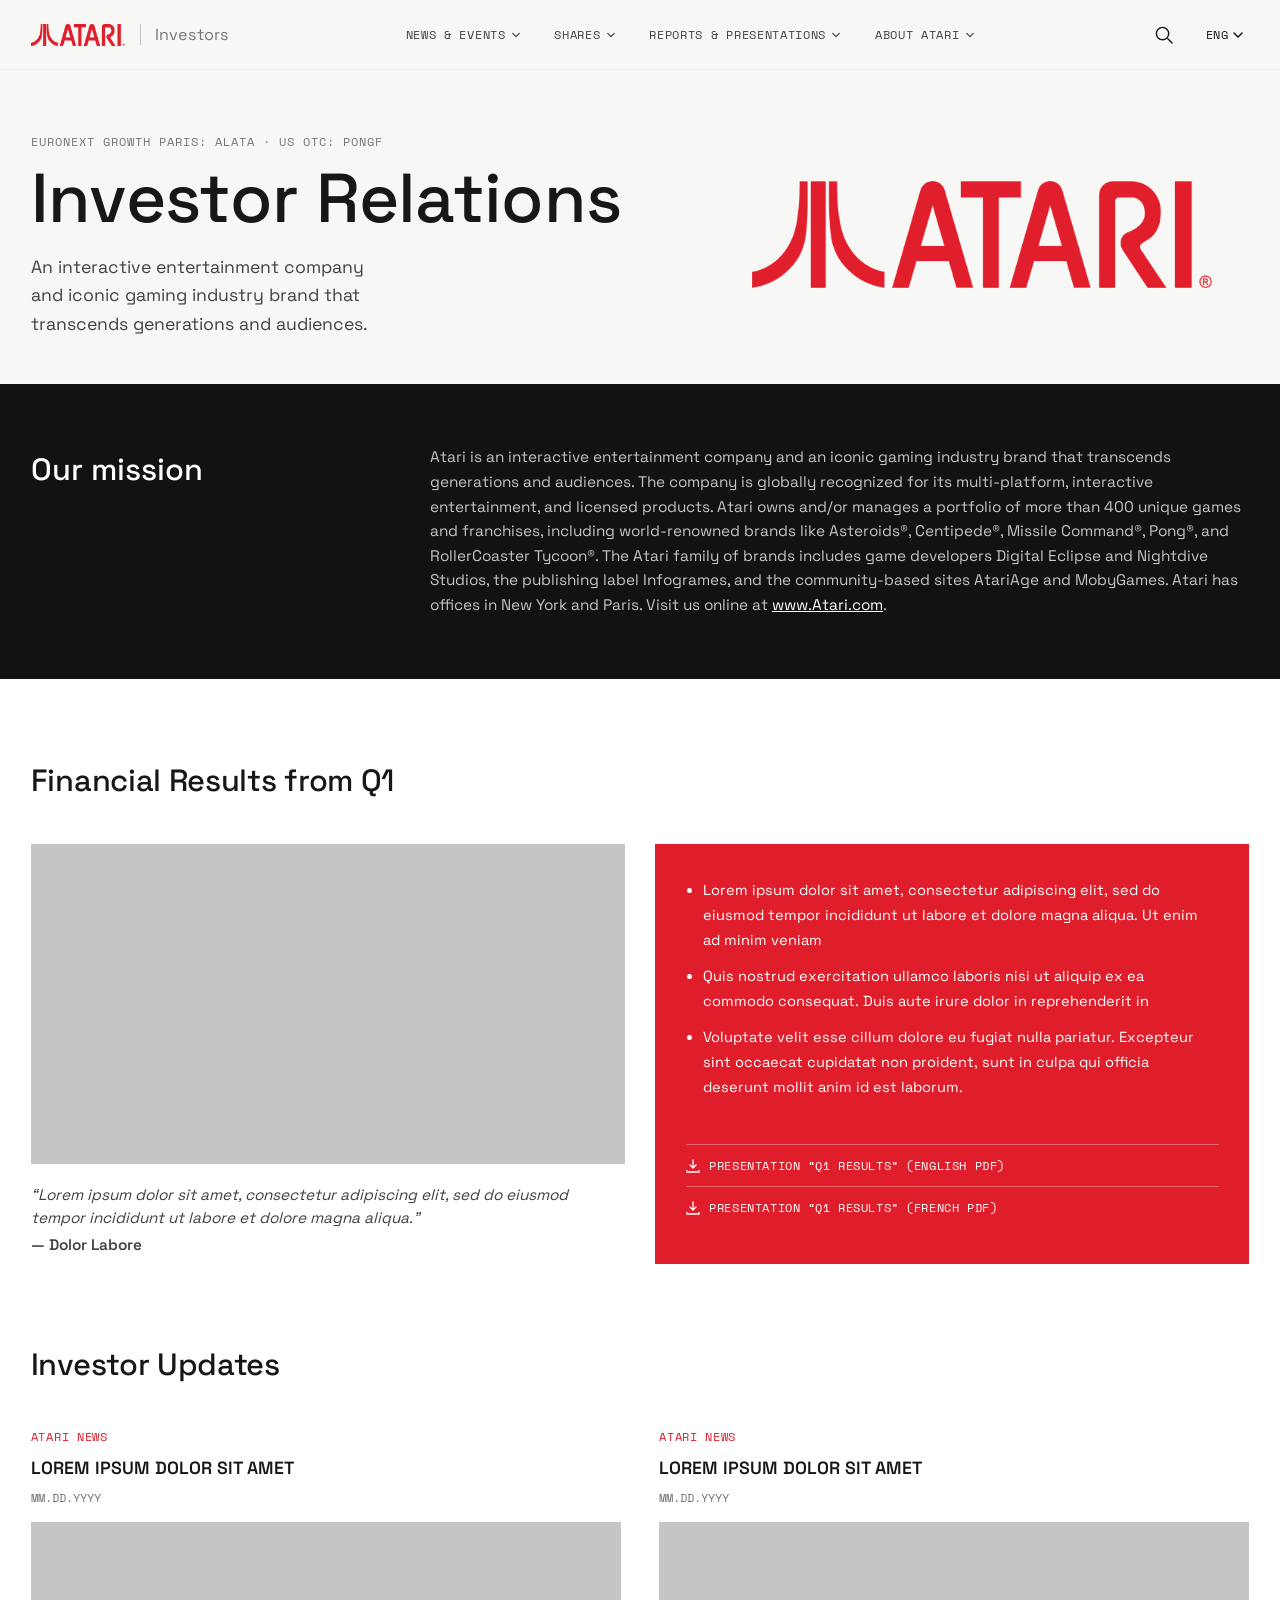
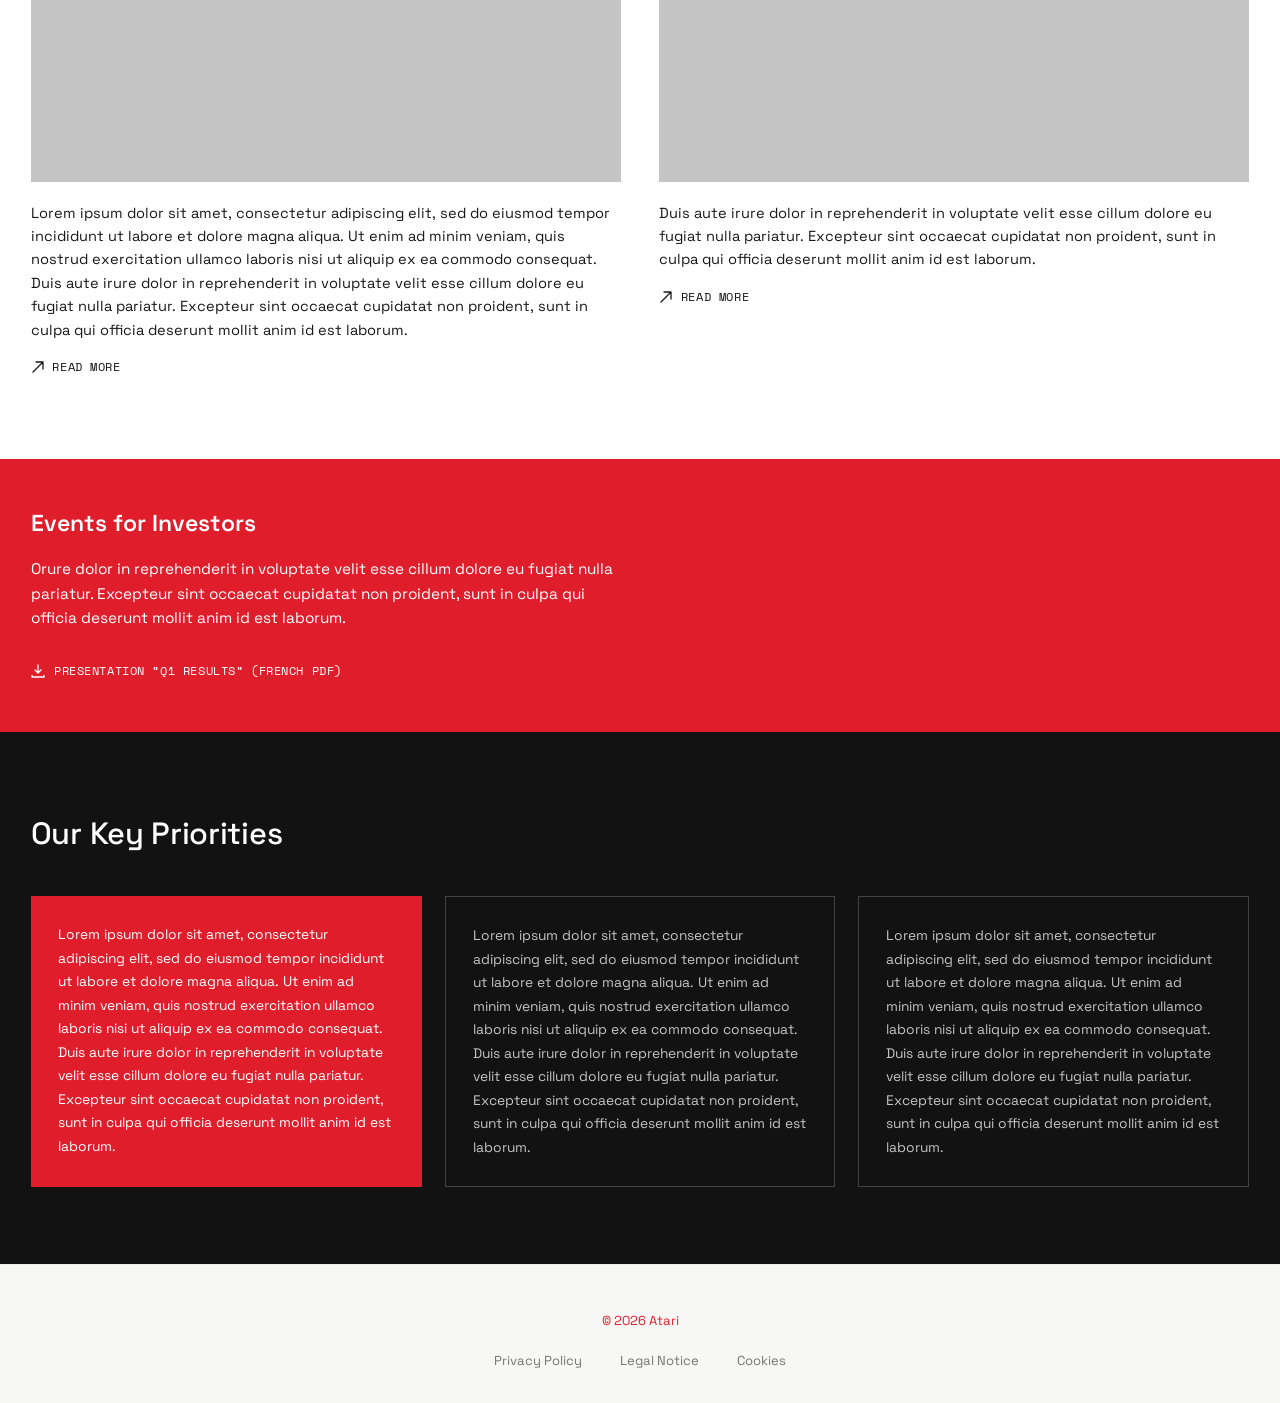
==== commit 52f4ba13: "Replace placeholder content with real Atari SA investor content Sources the text content of atari-in" ====
--- a/index.html
+++ b/index.html
@@ -18,7 +18,7 @@
   <section class="hero">
     <div class="hero__inner">
       <div>
-        <p class="overline hero__eyebrow">Atari Inc. &middot; NASDAQ / Euronext</p>
+        <p class="overline hero__eyebrow">Euronext Growth Paris: ALATA &middot; US OTC: PONGF</p>
         <h1>Investor Relations</h1>
         <p class="lede">An interactive entertainment company and iconic gaming industry brand that transcends generations and audiences.</p>
       </div>
--- a/assets/css/styles.css
+++ b/assets/css/styles.css
@@ -953,6 +953,19 @@
   color: var(--color-grey-500);
 }
 
+.notice-box {
+  background: var(--color-grey-100);
+  border-left: 3px solid var(--color-atari-red);
+  padding: 1.25rem 1.5rem;
+  font-size: 0.85rem;
+  color: var(--color-grey-700);
+  line-height: 1.6;
+  margin-bottom: 2.5rem;
+}
+
+.notice-box p { margin: 0 0 0.75rem; }
+.notice-box p:last-child { margin-bottom: 0; }
+
 .info-card dl { margin: 0; }
 .info-card dt { font-size: 0.8rem; color: var(--color-grey-500); margin: 0.9rem 0 0.15rem; }
 .info-card dt:first-child { margin-top: 0; }
@@ -975,6 +988,26 @@
   text-transform: uppercase;
   letter-spacing: 0.05em;
 }
+
+.board-grid {
+  display: grid;
+  grid-template-columns: repeat(auto-fit, minmax(340px, 1fr));
+  gap: 2.5rem;
+}
+
+.board-card { display: flex; gap: 1.5rem; }
+.board-card__photo { flex: 0 0 110px; height: 110px; background: var(--color-grey-200); }
+.board-card__name { font-weight: 600; margin: 0 0 0.15rem; font-size: 1.05rem; }
+.board-card__role {
+  font-family: var(--font-mono);
+  font-size: 0.7rem;
+  color: var(--color-atari-red);
+  text-transform: uppercase;
+  letter-spacing: 0.05em;
+  margin: 0 0 0.6rem;
+}
+.board-card__bio { font-size: 0.85rem; color: var(--color-grey-700); line-height: 1.55; margin: 0 0 0.5rem; }
+.board-card__meta { font-size: 0.75rem; color: var(--color-grey-500); font-family: var(--font-mono); margin: 0; }
 
 /* ---------------------------------- Timeline -------------------------------- */
 
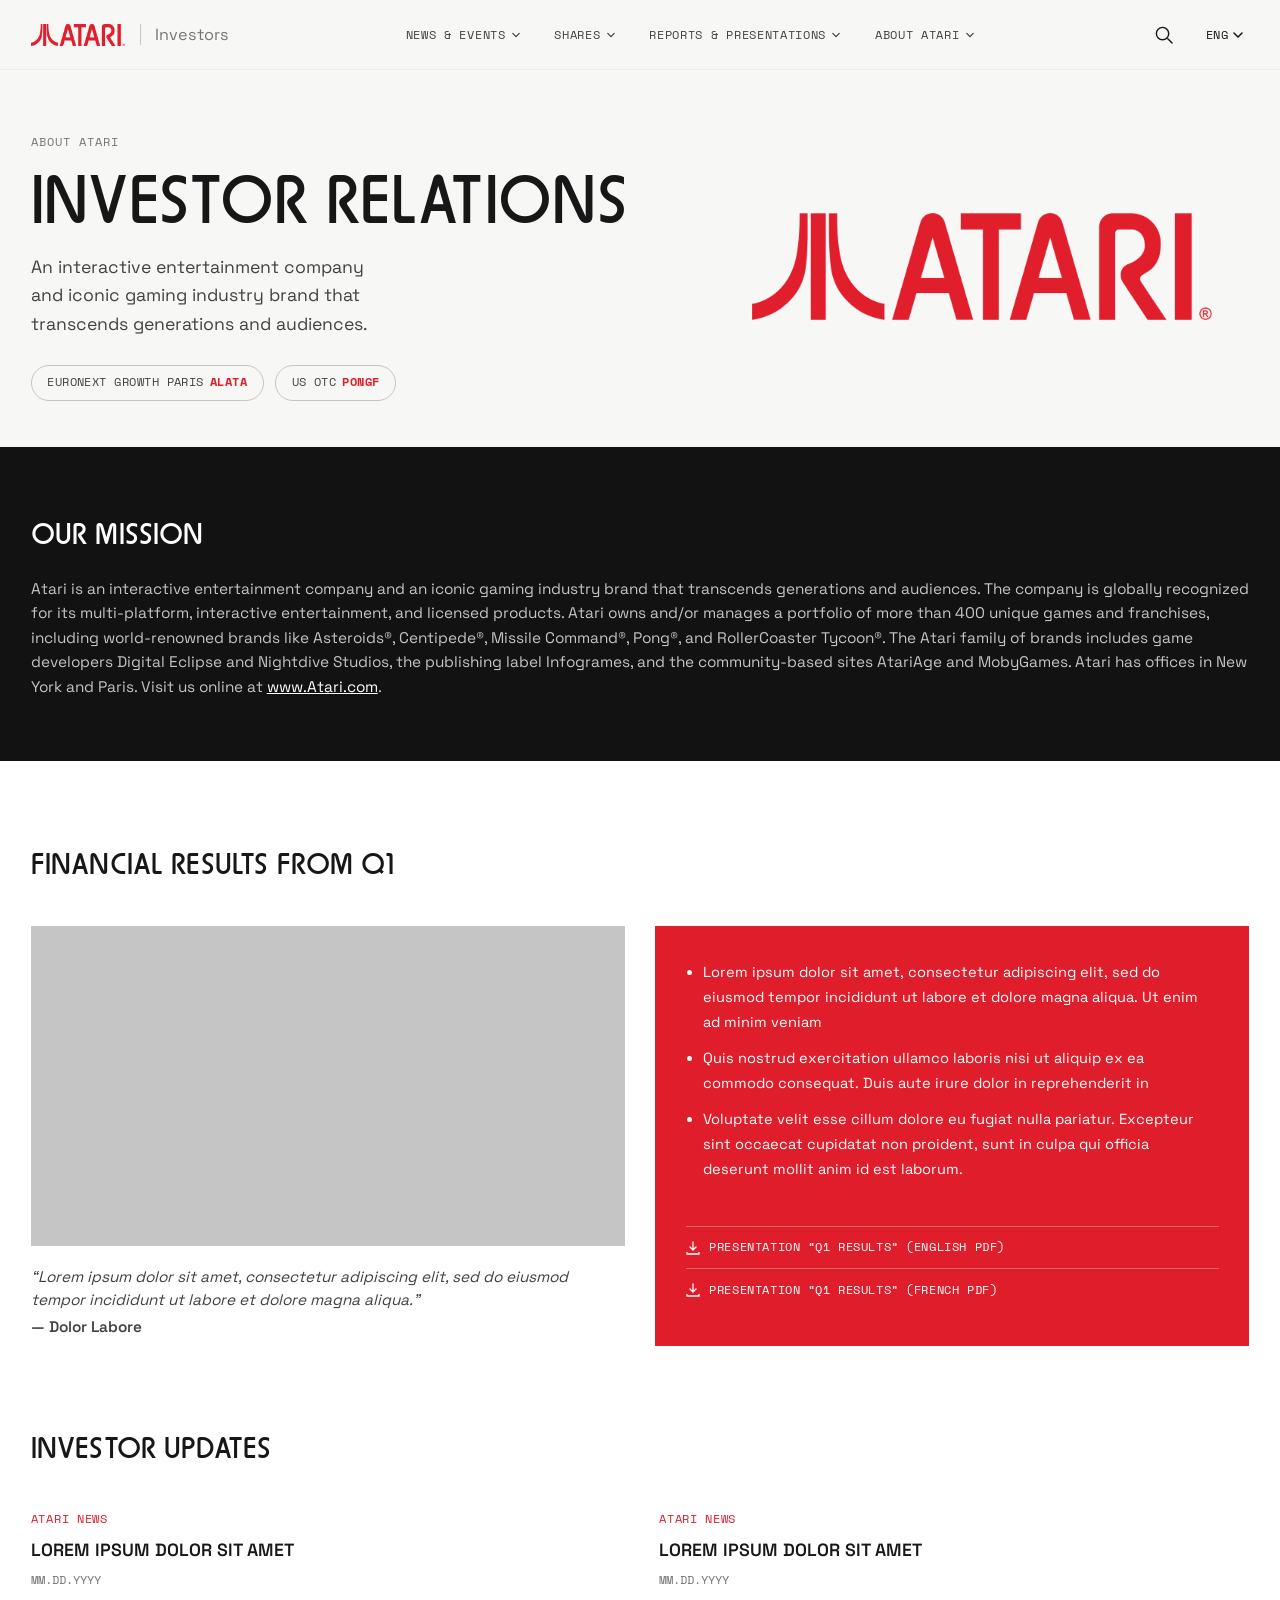
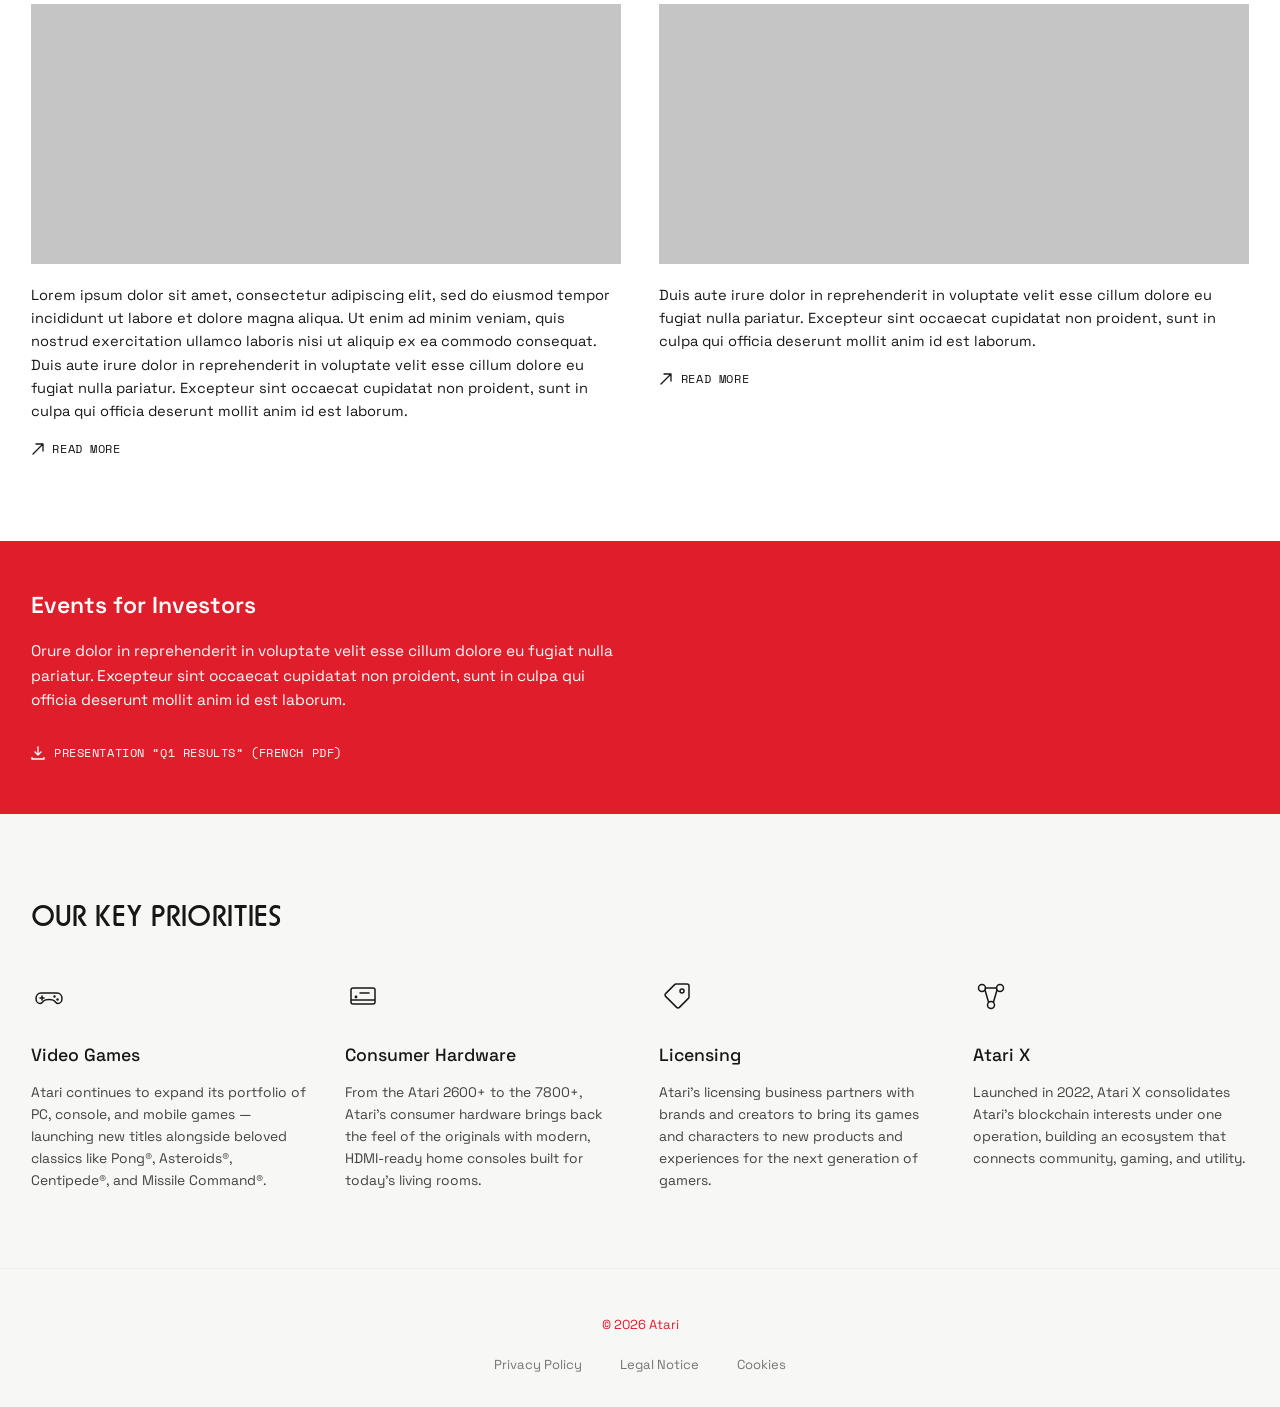
==== commit 15856e1f: "Move ticker into a badge row, rebuild Key Priorities with real content Drop the exchange ticker out " ====
--- a/index.html
+++ b/index.html
@@ -18,9 +18,13 @@
   <section class="hero">
     <div class="hero__inner">
       <div>
-        <p class="overline hero__eyebrow">Euronext Growth Paris: ALATA &middot; US OTC: PONGF</p>
+        <p class="overline hero__eyebrow">About Atari</p>
         <h1>Investor Relations</h1>
         <p class="lede">An interactive entertainment company and iconic gaming industry brand that transcends generations and audiences.</p>
+        <div class="hero__tickers">
+          <span class="ticker-pill">Euronext Growth Paris <strong>ALATA</strong></span>
+          <span class="ticker-pill">US OTC <strong>PONGF</strong></span>
+        </div>
       </div>
       <div class="hero__mark" aria-hidden="true">
         <img src="assets/img/atari-logo.png" alt="">
@@ -138,26 +142,33 @@
     <div class="container">
       <h2 class="section-heading">Our Key Priorities</h2>
       <div class="priorities__grid">
-        <div class="priorities__card priorities__card--accent">
-          Lorem ipsum dolor sit amet, consectetur adipiscing elit, sed do eiusmod tempor incididunt ut labore et
-          dolore magna aliqua. Ut enim ad minim veniam, quis nostrud exercitation ullamco laboris nisi ut aliquip ex
-          ea commodo consequat. Duis aute irure dolor in reprehenderit in voluptate velit esse cillum dolore eu fugiat
-          nulla pariatur. Excepteur sint occaecat cupidatat non proident, sunt in culpa qui officia deserunt mollit
-          anim id est laborum.
+        <div class="priorities__card">
+          <div class="priorities__icon" aria-hidden="true">
+            <svg width="36" height="36" viewBox="0 0 36 36" fill="none"><path d="M10 15H26C29 15 31 17.5 31 20.5C31 23.5 29 25.5 27 25.5C25.5 25.5 25 24.5 23.5 23C22.5 22 21 21.5 18 21.5C15 21.5 13.5 22 12.5 23C11 24.5 10.5 25.5 9 25.5C7 25.5 5 23.5 5 20.5C5 17.5 7 15 10 15Z" stroke="currentColor" stroke-width="1.5" stroke-linejoin="round"/><path d="M11 18V22M9 20H13" stroke="currentColor" stroke-width="1.5" stroke-linecap="round"/><circle cx="23.5" cy="18.5" r="1.2" fill="currentColor"/><circle cx="26.5" cy="21.5" r="1.2" fill="currentColor"/></svg>
+          </div>
+          <h3>Video Games</h3>
+          <p>Atari continues to expand its portfolio of PC, console, and mobile games &mdash; launching new titles alongside beloved classics like Pong&reg;, Asteroids&reg;, Centipede&reg;, and Missile Command&reg;.</p>
         </div>
-        <div class="priorities__card priorities__card--plain">
-          Lorem ipsum dolor sit amet, consectetur adipiscing elit, sed do eiusmod tempor incididunt ut labore et
-          dolore magna aliqua. Ut enim ad minim veniam, quis nostrud exercitation ullamco laboris nisi ut aliquip ex
-          ea commodo consequat. Duis aute irure dolor in reprehenderit in voluptate velit esse cillum dolore eu fugiat
-          nulla pariatur. Excepteur sint occaecat cupidatat non proident, sunt in culpa qui officia deserunt mollit
-          anim id est laborum.
+        <div class="priorities__card">
+          <div class="priorities__icon" aria-hidden="true">
+            <svg width="36" height="36" viewBox="0 0 36 36" fill="none"><rect x="6" y="10" width="24" height="16" rx="2" stroke="currentColor" stroke-width="1.5"/><path d="M6 22H30" stroke="currentColor" stroke-width="1.5"/><circle cx="11" cy="19" r="1.4" fill="currentColor"/><path d="M15 15H24" stroke="currentColor" stroke-width="1.5" stroke-linecap="round"/></svg>
+          </div>
+          <h3>Consumer Hardware</h3>
+          <p>From the Atari 2600+ to the 7800+, Atari's consumer hardware brings back the feel of the originals with modern, HDMI-ready home consoles built for today's living rooms.</p>
         </div>
-        <div class="priorities__card priorities__card--plain">
-          Lorem ipsum dolor sit amet, consectetur adipiscing elit, sed do eiusmod tempor incididunt ut labore et
-          dolore magna aliqua. Ut enim ad minim veniam, quis nostrud exercitation ullamco laboris nisi ut aliquip ex
-          ea commodo consequat. Duis aute irure dolor in reprehenderit in voluptate velit esse cillum dolore eu fugiat
-          nulla pariatur. Excepteur sint occaecat cupidatat non proident, sunt in culpa qui officia deserunt mollit
-          anim id est laborum.
+        <div class="priorities__card">
+          <div class="priorities__icon" aria-hidden="true">
+            <svg width="36" height="36" viewBox="0 0 36 36" fill="none"><path d="M17 6H28C29.1 6 30 6.9 30 8V19C30 19.5 29.8 20 29.4 20.4L20.4 29.4C19.6 30.2 18.4 30.2 17.6 29.4L6.6 18.4C5.8 17.6 5.8 16.4 6.6 15.6L15.6 6.6C16 6.2 16.5 6 17 6Z" stroke="currentColor" stroke-width="1.5" stroke-linejoin="round"/><circle cx="23" cy="13" r="2" stroke="currentColor" stroke-width="1.5"/></svg>
+          </div>
+          <h3>Licensing</h3>
+          <p>Atari's licensing business partners with brands and creators to bring its games and characters to new products and experiences for the next generation of gamers.</p>
+        </div>
+        <div class="priorities__card">
+          <div class="priorities__icon" aria-hidden="true">
+            <svg width="36" height="36" viewBox="0 0 36 36" fill="none"><circle cx="9" cy="10" r="3.5" stroke="currentColor" stroke-width="1.5"/><circle cx="27" cy="10" r="3.5" stroke="currentColor" stroke-width="1.5"/><circle cx="18" cy="27" r="3.5" stroke="currentColor" stroke-width="1.5"/><path d="M12 12L15.5 24M24 12L20.5 24M12.3 10H23.7" stroke="currentColor" stroke-width="1.5" stroke-linecap="round"/></svg>
+          </div>
+          <h3>Atari X</h3>
+          <p>Launched in 2022, Atari X consolidates Atari's blockchain interests under one operation, building an ecosystem that connects community, gaming, and utility.</p>
         </div>
       </div>
     </div>
--- a/assets/css/styles.css
+++ b/assets/css/styles.css
@@ -20,14 +20,29 @@
   --color-grey-500: #757575;
   --color-grey-700: #424242;
   --color-ink: #171717;
-  --color-gain: #1A7F37;
-  --color-loss: #E01E2B;
 
   --font-body: 'Space Grotesk', sans-serif;
   --font-mono: 'Space Mono', monospace;
+  --font-display: 'Atari 1972', 'Space Grotesk', sans-serif;
 
   --ease-house: cubic-bezier(0.22, 1, 0.36, 1);
   --max-width: 1600px;
+}
+
+@font-face {
+  font-family: 'Atari 1972';
+  src: url('../fonts/Atari1972-Regular.otf') format('opentype');
+  font-weight: 400;
+  font-style: normal;
+  font-display: swap;
+}
+
+@font-face {
+  font-family: 'Atari 1972';
+  src: url('../fonts/Atari1972-Bold.otf') format('opentype');
+  font-weight: 700;
+  font-style: normal;
+  font-display: swap;
 }
 
 * { box-sizing: border-box; }
@@ -413,11 +428,36 @@
   margin: 0 0 0.75rem;
 }
 
+.hero__tickers {
+  display: flex;
+  flex-wrap: wrap;
+  gap: 0.75rem;
+  margin: 1.75rem 0 0;
+}
+
+.ticker-pill {
+  display: inline-flex;
+  align-items: center;
+  gap: 0.4rem;
+  padding: 0.5rem 1rem;
+  border: 1px solid var(--color-grey-200);
+  border-radius: 999px;
+  font-family: var(--font-mono);
+  font-size: 0.75rem;
+  text-transform: uppercase;
+  letter-spacing: 0.04em;
+  color: var(--color-grey-700);
+}
+
+.ticker-pill strong { color: var(--color-atari-red); font-weight: 600; }
+
 .hero h1 {
+  font-family: var(--font-display);
   font-size: clamp(2.5rem, 2rem + 3vw, 4.5rem);
-  font-weight: 500;
+  font-weight: 400;
   line-height: 1.02;
-  letter-spacing: -0.01em;
+  letter-spacing: 0.005em;
+  text-transform: uppercase;
   margin: 0 0 1.25rem;
 }
 
@@ -443,15 +483,17 @@
   max-width: var(--max-width);
   margin: 0 auto;
   padding: 0 2rem;
-  display: grid;
-  grid-template-columns: 0.9fr 2fr;
-  gap: 2rem;
-  align-items: start;
+  display: flex;
+  flex-direction: column;
+  gap: 1.25rem;
 }
 
 .mission h2 {
+  font-family: var(--font-display);
   font-size: 2rem;
-  font-weight: 500;
+  font-weight: 400;
+  text-transform: uppercase;
+  letter-spacing: 0.005em;
   margin: 0;
 }
 
@@ -469,10 +511,12 @@
 section.block { padding: 5rem 0; }
 
 .section-heading {
+  font-family: var(--font-display);
   font-size: 2rem;
-  font-weight: 500;
+  font-weight: 400;
+  text-transform: uppercase;
   margin: 0 0 2.5rem;
-  letter-spacing: -0.01em;
+  letter-spacing: 0.005em;
 }
 
 /* Financial results */
@@ -632,33 +676,33 @@
 /* Key priorities */
 
 .priorities {
-  background: var(--color-black);
-  color: var(--color-white);
+  background: var(--color-off-white);
+  color: var(--color-ink);
   padding: 5rem 0;
 }
-
-.priorities .section-heading { color: var(--color-white); }
 
 .priorities__grid {
   display: grid;
-  grid-template-columns: repeat(3, 1fr);
-  gap: 1.5rem;
-}
-
-.priorities__card {
-  padding: 1.75rem;
+  grid-template-columns: repeat(auto-fit, minmax(220px, 1fr));
+  gap: 2.5rem;
+}
+
+.priorities__icon {
+  color: var(--color-ink);
+  margin-bottom: 1.25rem;
+}
+
+.priorities__card h3 {
+  font-size: 1.15rem;
+  font-weight: 500;
+  margin: 0 0 0.75rem;
+}
+
+.priorities__card p {
   font-size: 0.9rem;
-  line-height: 1.7;
-}
-
-.priorities__card--accent {
-  background: var(--color-atari-red);
-  color: var(--color-white);
-}
-
-.priorities__card--plain {
-  border: 1px solid var(--color-grey-700);
-  color: var(--color-grey-200);
+  line-height: 1.6;
+  color: var(--color-grey-700);
+  margin: 0;
 }
 
 /* Footer */
@@ -706,9 +750,11 @@
 
 .page-banner h1 {
   display: inline-block;
+  font-family: var(--font-display);
   font-size: clamp(2rem, 1.5rem + 2vw, 3rem);
-  font-weight: 500;
-  letter-spacing: -0.01em;
+  font-weight: 400;
+  letter-spacing: 0.005em;
+  text-transform: uppercase;
   line-height: 1.05;
   margin: 0 0 0.6rem;
   padding-bottom: 0.5rem;
@@ -726,8 +772,11 @@
 .page-content + .page-content { padding-top: 0; }
 
 .subsection-heading {
+  font-family: var(--font-display);
   font-size: 1.4rem;
-  font-weight: 600;
+  font-weight: 400;
+  text-transform: uppercase;
+  letter-spacing: 0.01em;
   margin: 0 0 1.5rem;
 }
 
@@ -763,95 +812,15 @@
 
 .pill-btn--sm { padding: 0.45rem 1rem; font-size: 0.7rem; }
 
-/* ---------------------------------- Doc list -------------------------------- */
-
-.doc-list { display: flex; flex-direction: column; }
-
-.doc-row {
-  display: flex;
-  align-items: center;
-  justify-content: space-between;
-  gap: 1.5rem;
-  padding: 1.35rem 0;
-  border-bottom: 1px solid var(--color-grey-150);
-  flex-wrap: wrap;
-}
-
-.doc-row__meta { display: flex; flex-direction: column; gap: 0.3rem; min-width: 220px; }
-
-.doc-row__title { font-weight: 600; font-size: 1rem; }
-
-.doc-row__date {
-  font-family: var(--font-mono);
-  font-size: 0.72rem;
-  color: var(--color-grey-500);
-  text-transform: uppercase;
-  letter-spacing: 0.05em;
-}
-
-.doc-row__actions { display: flex; gap: 0.6rem; flex-wrap: wrap; }
-
-/* ---------------------------------- Stat tiles ------------------------------ */
-
-.stat-grid {
-  display: grid;
-  grid-template-columns: repeat(auto-fit, minmax(170px, 1fr));
-  gap: 1px;
-  background: var(--color-grey-150);
-  border: 1px solid var(--color-grey-150);
-  margin-bottom: 2.5rem;
-}
-
-.stat-tile {
-  background: var(--color-white);
-  padding: 1.5rem 1.5rem 1.35rem;
-  display: flex;
-  flex-direction: column;
-  gap: 0.4rem;
-}
-
-.stat-tile__label {
-  font-family: var(--font-mono);
-  font-size: 0.7rem;
-  text-transform: uppercase;
-  letter-spacing: 0.05em;
-  color: var(--color-grey-500);
-}
-
-.stat-tile__value { font-size: 1.75rem; font-weight: 600; font-variant-numeric: tabular-nums; letter-spacing: -0.01em; }
-
-.stat-tile__delta { font-size: 0.85rem; font-family: var(--font-mono); font-variant-numeric: tabular-nums; }
-.stat-tile__delta.is-up { color: var(--color-gain); }
-.stat-tile__delta.is-down { color: var(--color-loss); }
-
-/* ---------------------------------- Chart card ------------------------------ */
-
-.chart-card {
-  background: var(--color-white);
-  border: 1px solid var(--color-grey-150);
-  padding: 1.75rem;
-  margin-bottom: 2rem;
-}
-
-.chart-card__head {
-  display: flex;
-  justify-content: space-between;
-  align-items: flex-start;
-  flex-wrap: wrap;
-  gap: 1rem;
-  margin-bottom: 1.5rem;
-}
-
-.chart-card__title { font-size: 1.15rem; font-weight: 600; margin: 0 0 0.3rem; }
-.chart-card__subtitle { font-size: 0.85rem; color: var(--color-grey-500); margin: 0; }
-
-.range-toggle { display: flex; gap: 0.4rem; flex-wrap: wrap; }
-
-.range-btn {
-  font-family: var(--font-mono);
-  font-size: 0.72rem;
+/* ---------------------------------- Filter tabs ------------------------------ */
+
+.filter-tabs { display: flex; gap: 0.5rem; flex-wrap: wrap; margin-bottom: 2rem; }
+
+.filter-tab {
+  font-family: var(--font-mono);
+  font-size: 0.75rem;
   letter-spacing: 0.03em;
-  padding: 0.4rem 0.95rem;
+  padding: 0.5rem 1.1rem;
   border-radius: 50px;
   border: 1px solid var(--color-grey-200);
   background: transparent;
@@ -860,8 +829,186 @@
   transition: background-color 0.3s var(--ease-house), color 0.3s var(--ease-house), border-color 0.3s var(--ease-house);
 }
 
-.range-btn.is-active { background: var(--color-black); color: var(--color-white); border-color: var(--color-black); }
-.range-btn:hover:not(.is-active) { border-color: var(--color-atari-red); color: var(--color-atari-red); }
+.filter-tab.is-active { background: var(--color-black); color: var(--color-white); border-color: var(--color-black); }
+.filter-tab:hover:not(.is-active) { border-color: var(--color-atari-red); color: var(--color-atari-red); }
+
+.doc-row.is-hidden { display: none; }
+
+.year-filter {
+  display: flex;
+  gap: 1.5rem;
+  align-items: center;
+  flex-wrap: wrap;
+  margin-bottom: 1.75rem;
+}
+
+.year-filter__field {
+  display: flex;
+  align-items: center;
+  gap: 0.6rem;
+}
+
+.year-filter__label {
+  font-family: var(--font-mono);
+  font-size: 0.72rem;
+  text-transform: uppercase;
+  letter-spacing: 0.05em;
+  color: var(--color-grey-500);
+}
+
+.year-filter__select {
+  font-family: var(--font-body);
+  font-size: 0.95rem;
+  padding: 0.55rem 1.1rem;
+  border: 1px solid var(--color-grey-200);
+  border-radius: 40px;
+  background: var(--color-white);
+  color: var(--color-ink);
+  cursor: pointer;
+}
+
+.year-filter__select:focus { outline: 2px solid var(--color-black); }
+.year-filter__select:hover { border-color: var(--color-atari-red); }
+
+/* ---------------------------------- Doc list -------------------------------- */
+
+.doc-list { display: flex; flex-direction: column; }
+
+.doc-row {
+  display: flex;
+  align-items: center;
+  justify-content: space-between;
+  gap: 1.5rem;
+  padding: 1.35rem 0;
+  border-bottom: 1px solid var(--color-grey-150);
+  flex-wrap: wrap;
+}
+
+.doc-row__meta { display: flex; flex-direction: column; gap: 0.3rem; min-width: 220px; }
+
+.doc-row__title { font-weight: 600; font-size: 1rem; }
+
+.doc-row__date {
+  font-family: var(--font-mono);
+  font-size: 0.72rem;
+  color: var(--color-grey-500);
+  text-transform: uppercase;
+  letter-spacing: 0.05em;
+}
+
+.doc-row__actions { display: flex; align-items: center; gap: 0.6rem; flex-wrap: wrap; }
+
+.doc-preview-btn {
+  display: inline-flex;
+  align-items: center;
+  gap: 0.4rem;
+  margin-right: 0.5rem;
+  background: none;
+  border: 0;
+  padding: 0;
+  font-family: var(--font-mono);
+  font-size: 0.72rem;
+  letter-spacing: 0.04em;
+  text-transform: uppercase;
+  color: var(--color-grey-500);
+  cursor: pointer;
+  transition: color 0.3s var(--ease-house);
+}
+
+.doc-preview-btn:hover { color: var(--color-atari-red); }
+
+/* ---------------------------------- Document preview modal ------------------ */
+
+.doc-preview-overlay {
+  position: fixed;
+  inset: 0;
+  background: rgba(18, 18, 18, 0.6);
+  display: flex;
+  align-items: center;
+  justify-content: center;
+  padding: 1.5rem;
+  z-index: 200;
+  opacity: 0;
+  visibility: hidden;
+  transition: opacity 0.25s var(--ease-house), visibility 0.25s;
+}
+
+.doc-preview-overlay.is-open { opacity: 1; visibility: visible; }
+
+.doc-preview-modal {
+  background: var(--color-white);
+  width: 100%;
+  max-width: 420px;
+  padding: 2rem;
+  position: relative;
+  transform: translateY(10px);
+  transition: transform 0.25s var(--ease-house);
+}
+
+.doc-preview-overlay.is-open .doc-preview-modal { transform: translateY(0); }
+
+.doc-preview-modal__close {
+  position: absolute;
+  top: 1.25rem;
+  right: 1.25rem;
+  background: none;
+  border: 0;
+  padding: 0.25rem;
+  cursor: pointer;
+  color: var(--color-grey-500);
+}
+
+.doc-preview-modal__close:hover { color: var(--color-atari-red); }
+
+.doc-preview-modal__eyebrow { color: var(--color-atari-red); margin: 0 0 0.6rem; }
+
+.doc-preview-modal__title {
+  font-size: 1.1rem;
+  font-weight: 600;
+  margin: 0 0 0.35rem;
+  padding-right: 1.5rem;
+  line-height: 1.35;
+}
+
+.doc-preview-modal__date {
+  font-family: var(--font-mono);
+  font-size: 0.72rem;
+  color: var(--color-grey-500);
+  text-transform: uppercase;
+  letter-spacing: 0.05em;
+  margin: 0 0 1.5rem;
+}
+
+.doc-preview-modal__date:empty { display: none; }
+
+.doc-preview-modal__page {
+  background: var(--color-off-white);
+  border: 1px solid var(--color-grey-150);
+  padding: 1.5rem;
+  display: flex;
+  flex-direction: column;
+  gap: 0.65rem;
+  margin-bottom: 1.25rem;
+}
+
+.doc-preview-modal__line { display: block; height: 8px; background: var(--color-grey-150); }
+
+.doc-preview-modal__note {
+  font-size: 0.8rem;
+  color: var(--color-grey-500);
+  margin: 0 0 1.25rem;
+}
+
+.doc-preview-modal__actions { display: flex; gap: 0.6rem; flex-wrap: wrap; }
+
+/* ---------------------------------- Disclaimer note ------------------------- */
+
+.chart-disclaimer {
+  font-family: var(--font-mono);
+  font-size: 0.72rem;
+  color: var(--color-grey-500);
+  margin: 1rem 0 0;
+}
 
 .chart-canvas-wrap { position: relative; width: 100%; height: 360px; }
 .chart-canvas-wrap canvas { width: 100% !important; height: 100% !important; display: block; }
@@ -886,18 +1033,9 @@
 
 .chart-tooltip.is-visible { opacity: 1; }
 
-.chart-disclaimer {
-  font-family: var(--font-mono);
-  font-size: 0.72rem;
-  color: var(--color-grey-500);
-  margin: 1rem 0 0;
-}
-
 .chart-legend { display: flex; gap: 1.25rem; flex-wrap: wrap; margin-top: 1.25rem; font-size: 0.82rem; }
 .chart-legend__item { display: flex; align-items: center; gap: 0.5rem; color: var(--color-grey-700); }
-.chart-legend__swatch { width: 10px; height: 10px; flex: 0 0 auto; }
-
-.chart-grid-2 { display: grid; grid-template-columns: 1fr 1fr; gap: 2rem; }
+.chart-legend__swatch { width: 10px; height: 10px; flex: 0 0 auto; border-radius: 2px; }
 
 /* ---------------------------------- Data tables ----------------------------- */
 
@@ -923,8 +1061,6 @@
 }
 
 .data-table td { font-variant-numeric: tabular-nums; }
-.data-table td.is-up { color: var(--color-gain); }
-.data-table td.is-down { color: var(--color-loss); }
 
 /* ---------------------------------- Content grids --------------------------- */
 
@@ -979,7 +1115,14 @@
   gap: 2rem 1.5rem;
 }
 
-.team-card__photo { width: 100%; height: 220px; background: var(--color-grey-200); }
+.team-card__photo {
+  width: 100%;
+  height: 220px;
+  background: var(--color-grey-200);
+  object-fit: cover;
+  object-position: center top;
+  display: block;
+}
 .team-card__name { font-weight: 600; margin: 1rem 0 0.15rem; font-size: 1.02rem; }
 .team-card__role {
   font-family: var(--font-mono);
@@ -991,12 +1134,19 @@
 
 .board-grid {
   display: grid;
-  grid-template-columns: repeat(auto-fit, minmax(340px, 1fr));
+  grid-template-columns: repeat(2, 1fr);
   gap: 2.5rem;
 }
 
 .board-card { display: flex; gap: 1.5rem; }
-.board-card__photo { flex: 0 0 110px; height: 110px; background: var(--color-grey-200); }
+.board-card__photo {
+  flex: 0 0 110px;
+  height: 110px;
+  background: var(--color-grey-200);
+  object-fit: cover;
+  object-position: center top;
+  display: block;
+}
 .board-card__name { font-weight: 600; margin: 0 0 0.15rem; font-size: 1.05rem; }
 .board-card__role {
   font-family: var(--font-mono);
@@ -1063,12 +1213,11 @@
   }
   .hero__inner { grid-template-columns: 1fr; text-align: center; }
   .hero p.lede { margin: 0 auto; }
-  .mission__inner { grid-template-columns: 1fr; }
   .financial-results__grid { grid-template-columns: 1fr; }
   .news-grid { grid-template-columns: 1fr; }
   .priorities__grid { grid-template-columns: 1fr; }
   .content-grid { grid-template-columns: 1fr; }
-  .chart-grid-2 { grid-template-columns: 1fr; }
+  .board-grid { grid-template-columns: 1fr; }
   .contact-grid { grid-template-columns: 1fr; }
   .timeline__item { grid-template-columns: 1fr; gap: 0.35rem; }
   .doc-row { flex-direction: column; align-items: flex-start; }
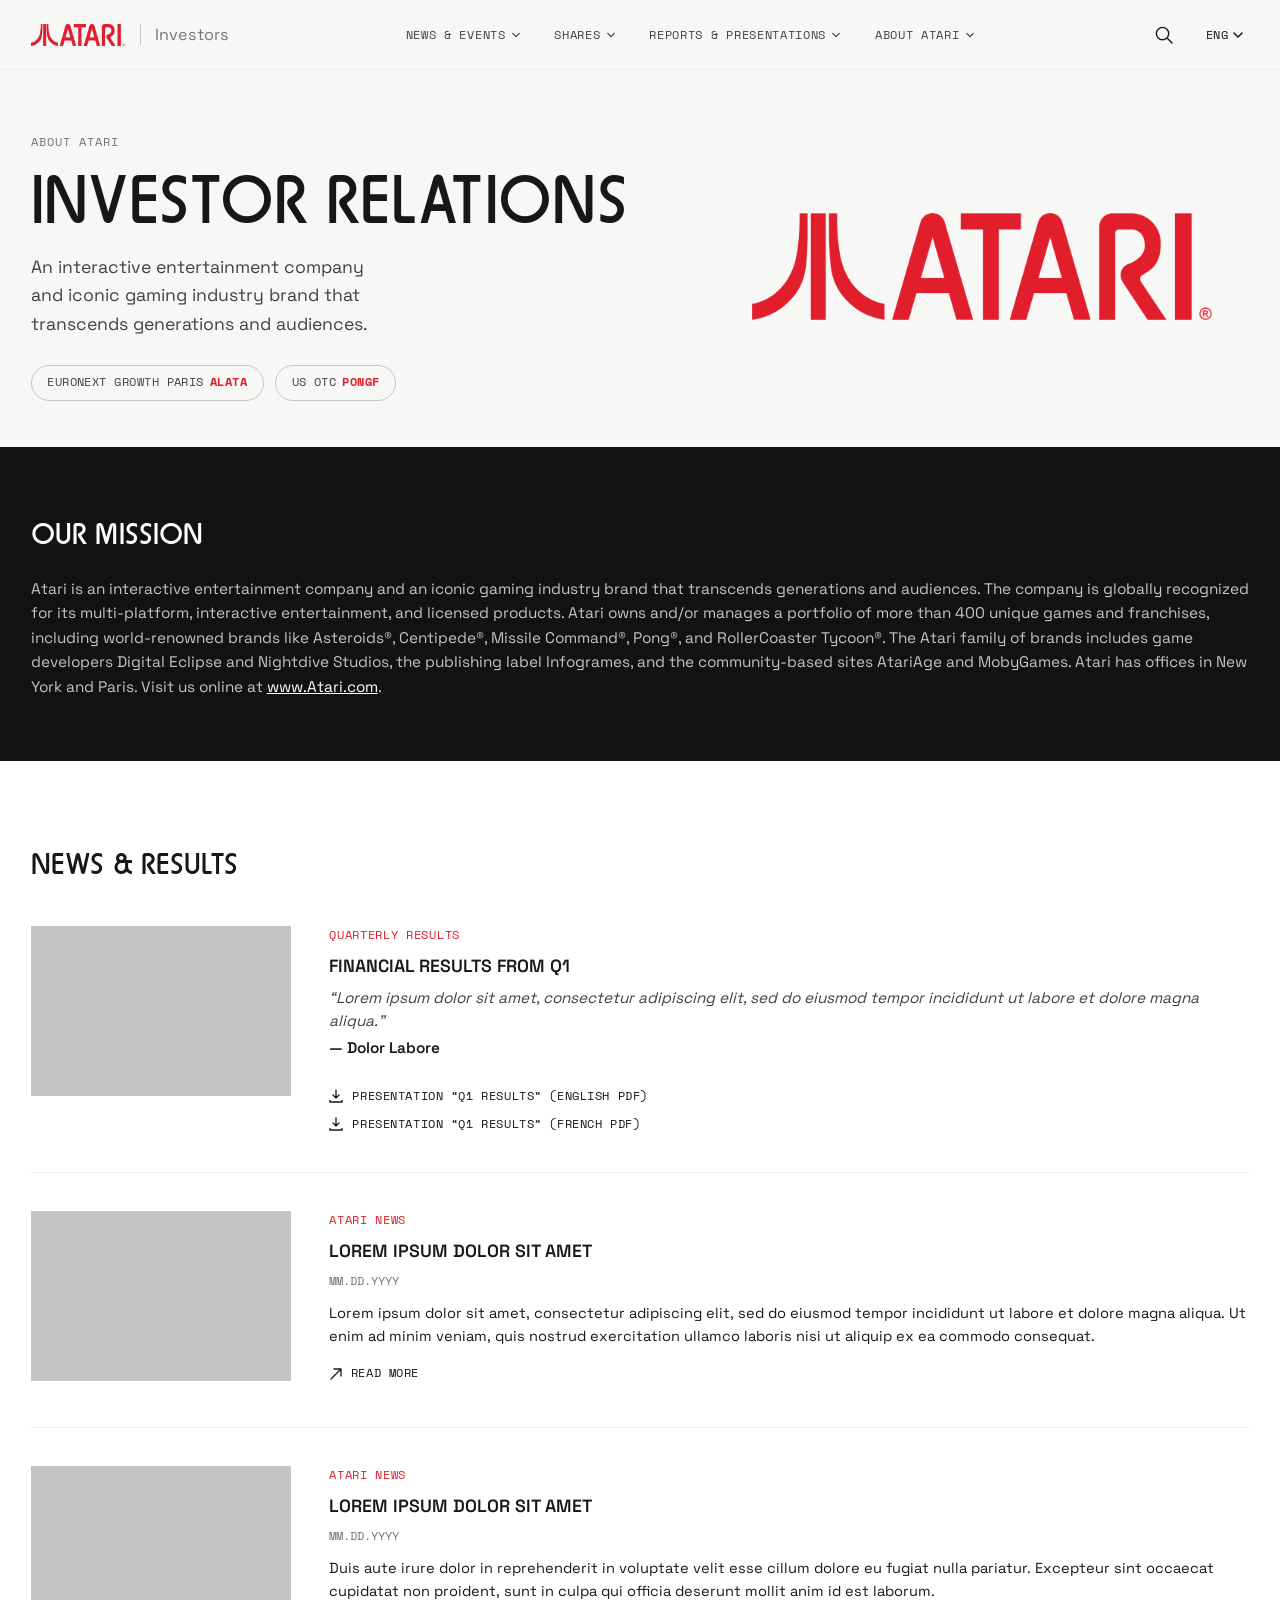
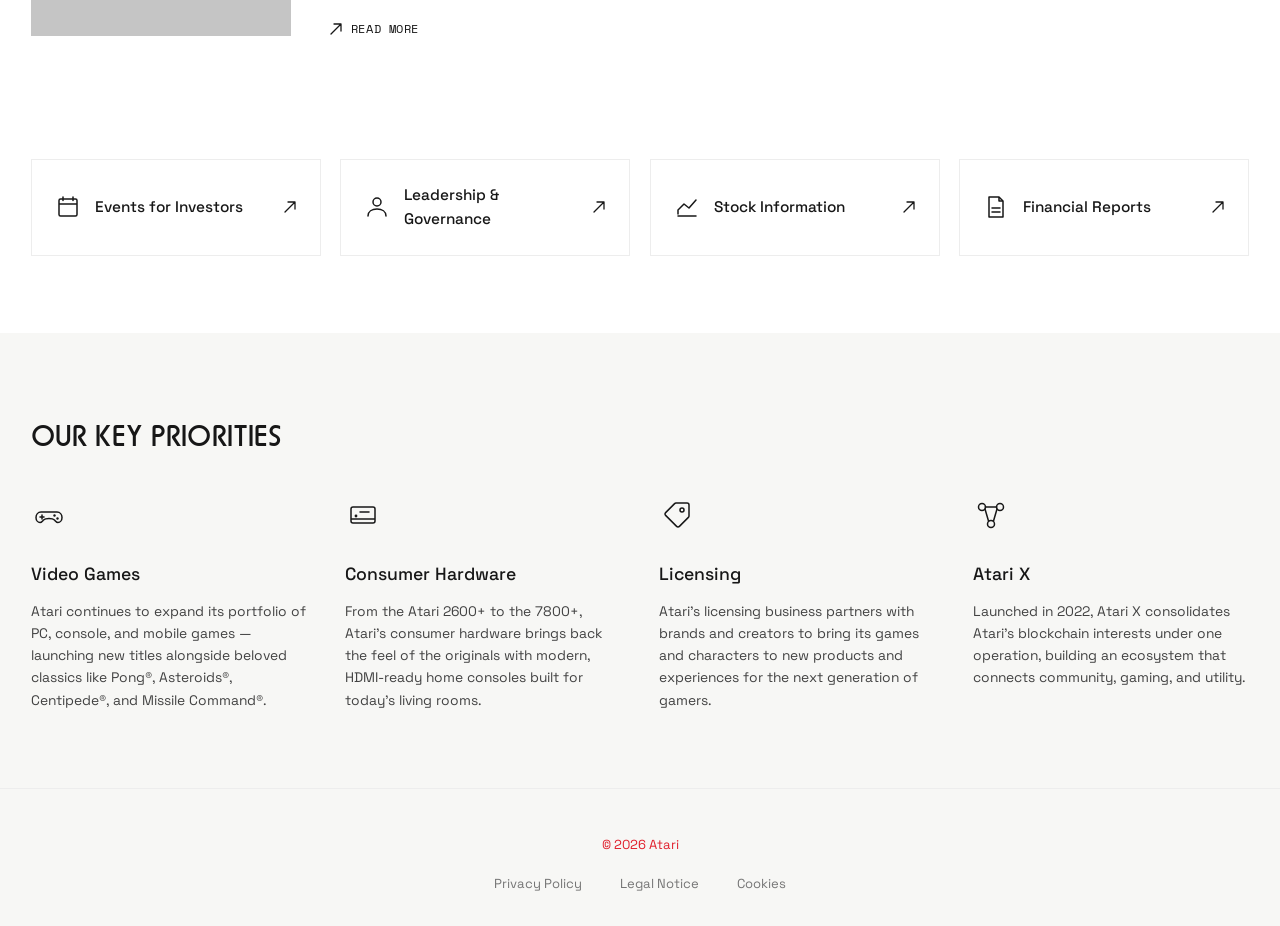
==== commit 9df17b8e: "Adopt Apple IR-inspired quiet layout for homepage and stock snapshot Homepage: merge "Financial Resu" ====
--- a/index.html
+++ b/index.html
@@ -49,92 +49,100 @@
 
   <section class="block">
     <div class="container">
-      <h2 class="section-heading">Financial Results from Q1</h2>
-      <div class="financial-results__grid">
-        <div class="financial-results__media">
-          <div class="placeholder" role="img" aria-label="Q1 results presentation thumbnail"></div>
-          <p class="financial-results__quote">
-            &ldquo;Lorem ipsum dolor sit amet, consectetur adipiscing elit, sed do eiusmod tempor incididunt ut labore
-            et dolore magna aliqua.&rdquo;
-            <span class="financial-results__quote-author">&mdash; Dolor Labore</span>
-          </p>
-        </div>
-        <div class="panel-red">
-          <ul>
-            <li>Lorem ipsum dolor sit amet, consectetur adipiscing elit, sed do eiusmod tempor incididunt ut labore et
-              dolore magna aliqua. Ut enim ad minim veniam</li>
-            <li>Quis nostrud exercitation ullamco laboris nisi ut aliquip ex ea commodo consequat. Duis aute irure
-              dolor in reprehenderit in</li>
-            <li>Voluptate velit esse cillum dolore eu fugiat nulla pariatur. Excepteur sint occaecat cupidatat non
-              proident, sunt in culpa qui officia deserunt mollit anim id est laborum.</li>
-          </ul>
-          <div>
-            <a class="doc-link" href="#">
-              <svg width="14" height="14" viewBox="0 0 14 14" fill="none" aria-hidden="true"><path d="M7 1V9M7 9L4 6M7 9L10 6" stroke="currentColor" stroke-width="1.3" stroke-linecap="round" stroke-linejoin="round"/><path d="M1 11V13H13V11" stroke="currentColor" stroke-width="1.3"/></svg>
-              Presentation &ldquo;Q1 Results&rdquo; (English PDF)
-            </a>
-            <a class="doc-link" href="#">
-              <svg width="14" height="14" viewBox="0 0 14 14" fill="none" aria-hidden="true"><path d="M7 1V9M7 9L4 6M7 9L10 6" stroke="currentColor" stroke-width="1.3" stroke-linecap="round" stroke-linejoin="round"/><path d="M1 11V13H13V11" stroke="currentColor" stroke-width="1.3"/></svg>
-              Presentation &ldquo;Q1 Results&rdquo; (French PDF)
+      <h2 class="section-heading">News &amp; Results</h2>
+      <div class="feed">
+        <article class="feed-item">
+          <div class="feed-item__media">
+            <div class="placeholder" role="img" aria-label="Q1 results presentation thumbnail"></div>
+          </div>
+          <div class="feed-item__body">
+            <span class="feed-item__tag">Quarterly Results</span>
+            <h3 class="feed-item__title">Financial Results from Q1</h3>
+            <p class="feed-item__quote">
+              &ldquo;Lorem ipsum dolor sit amet, consectetur adipiscing elit, sed do eiusmod tempor incididunt ut
+              labore et dolore magna aliqua.&rdquo;
+              <span class="feed-item__quote-author">&mdash; Dolor Labore</span>
+            </p>
+            <div class="feed-item__links">
+              <a class="doc-link doc-link--quiet" href="#">
+                <svg width="14" height="14" viewBox="0 0 14 14" fill="none" aria-hidden="true"><path d="M7 1V9M7 9L4 6M7 9L10 6" stroke="currentColor" stroke-width="1.3" stroke-linecap="round" stroke-linejoin="round"/><path d="M1 11V13H13V11" stroke="currentColor" stroke-width="1.3"/></svg>
+                Presentation &ldquo;Q1 Results&rdquo; (English PDF)
+              </a>
+              <a class="doc-link doc-link--quiet" href="#">
+                <svg width="14" height="14" viewBox="0 0 14 14" fill="none" aria-hidden="true"><path d="M7 1V9M7 9L4 6M7 9L10 6" stroke="currentColor" stroke-width="1.3" stroke-linecap="round" stroke-linejoin="round"/><path d="M1 11V13H13V11" stroke="currentColor" stroke-width="1.3"/></svg>
+                Presentation &ldquo;Q1 Results&rdquo; (French PDF)
+              </a>
+            </div>
+          </div>
+        </article>
+
+        <article class="feed-item">
+          <div class="feed-item__media">
+            <div class="placeholder" role="img" aria-label="News thumbnail"></div>
+          </div>
+          <div class="feed-item__body">
+            <span class="feed-item__tag">Atari News</span>
+            <h3 class="feed-item__title">Lorem ipsum dolor sit amet</h3>
+            <span class="feed-item__date">MM.DD.YYYY</span>
+            <p class="feed-item__text">
+              Lorem ipsum dolor sit amet, consectetur adipiscing elit, sed do eiusmod tempor incididunt ut labore et
+              dolore magna aliqua. Ut enim ad minim veniam, quis nostrud exercitation ullamco laboris nisi ut aliquip
+              ex ea commodo consequat.
+            </p>
+            <a class="read-more" href="#">
+              <svg width="14" height="14" viewBox="0 0 14 14" fill="none" aria-hidden="true"><path d="M2 12L12 2M12 2H5M12 2V9" stroke="currentColor" stroke-width="1.3" stroke-linecap="round" stroke-linejoin="round"/></svg>
+              Read more
             </a>
           </div>
-        </div>
+        </article>
+
+        <article class="feed-item">
+          <div class="feed-item__media">
+            <div class="placeholder" role="img" aria-label="News thumbnail"></div>
+          </div>
+          <div class="feed-item__body">
+            <span class="feed-item__tag">Atari News</span>
+            <h3 class="feed-item__title">Lorem ipsum dolor sit amet</h3>
+            <span class="feed-item__date">MM.DD.YYYY</span>
+            <p class="feed-item__text">
+              Duis aute irure dolor in reprehenderit in voluptate velit esse cillum dolore eu fugiat nulla pariatur.
+              Excepteur sint occaecat cupidatat non proident, sunt in culpa qui officia deserunt mollit anim id est
+              laborum.
+            </p>
+            <a class="read-more" href="#">
+              <svg width="14" height="14" viewBox="0 0 14 14" fill="none" aria-hidden="true"><path d="M2 12L12 2M12 2H5M12 2V9" stroke="currentColor" stroke-width="1.3" stroke-linecap="round" stroke-linejoin="round"/></svg>
+              Read more
+            </a>
+          </div>
+        </article>
       </div>
     </div>
   </section>
 
   <section class="block" style="padding-top:0;">
     <div class="container">
-      <h2 class="section-heading">Investor Updates</h2>
-      <div class="news-grid">
-        <article class="news-card">
-          <span class="news-card__tag">Atari News</span>
-          <h3 class="news-card__title">Lorem ipsum dolor sit amet</h3>
-          <span class="news-card__date">MM.DD.YYYY</span>
-          <div class="news-card__media" role="img" aria-label="News thumbnail"></div>
-          <p class="news-card__body">
-            Lorem ipsum dolor sit amet, consectetur adipiscing elit, sed do eiusmod tempor incididunt ut labore et
-            dolore magna aliqua. Ut enim ad minim veniam, quis nostrud exercitation ullamco laboris nisi ut aliquip ex
-            ea commodo consequat. Duis aute irure dolor in reprehenderit in voluptate velit esse cillum dolore eu
-            fugiat nulla pariatur. Excepteur sint occaecat cupidatat non proident, sunt in culpa qui officia deserunt
-            mollit anim id est laborum.
-          </p>
-          <a class="read-more" href="#">
-            <svg width="14" height="14" viewBox="0 0 14 14" fill="none" aria-hidden="true"><path d="M2 12L12 2M12 2H5M12 2V9" stroke="currentColor" stroke-width="1.3" stroke-linecap="round" stroke-linejoin="round"/></svg>
-            Read more
-          </a>
-        </article>
-
-        <article class="news-card">
-          <span class="news-card__tag">Atari News</span>
-          <h3 class="news-card__title">Lorem ipsum dolor sit amet</h3>
-          <span class="news-card__date">MM.DD.YYYY</span>
-          <div class="news-card__media" role="img" aria-label="News thumbnail"></div>
-          <p class="news-card__body">
-            Duis aute irure dolor in reprehenderit in voluptate velit esse cillum dolore eu fugiat nulla pariatur.
-            Excepteur sint occaecat cupidatat non proident, sunt in culpa qui officia deserunt mollit anim id est
-            laborum.
-          </p>
-          <a class="read-more" href="#">
-            <svg width="14" height="14" viewBox="0 0 14 14" fill="none" aria-hidden="true"><path d="M2 12L12 2M12 2H5M12 2V9" stroke="currentColor" stroke-width="1.3" stroke-linecap="round" stroke-linejoin="round"/></svg>
-            Read more
-          </a>
-        </article>
+      <div class="quick-links">
+        <a class="quick-link" href="general-meetings.html">
+          <svg class="quick-link__icon" width="26" height="26" viewBox="0 0 26 26" fill="none" aria-hidden="true"><rect x="4" y="5" width="18" height="17" rx="1.5" stroke="currentColor" stroke-width="1.5"/><path d="M4 10H22" stroke="currentColor" stroke-width="1.5"/><path d="M8 3V6.5M18 3V6.5" stroke="currentColor" stroke-width="1.5" stroke-linecap="round"/></svg>
+          <span class="quick-link__label">Events for Investors</span>
+          <svg class="quick-link__arrow" width="14" height="14" viewBox="0 0 14 14" fill="none" aria-hidden="true"><path d="M2 12L12 2M12 2H5M12 2V9" stroke="currentColor" stroke-width="1.3" stroke-linecap="round" stroke-linejoin="round"/></svg>
+        </a>
+        <a class="quick-link" href="leadership-governance.html">
+          <svg class="quick-link__icon" width="26" height="26" viewBox="0 0 26 26" fill="none" aria-hidden="true"><circle cx="13" cy="8" r="4" stroke="currentColor" stroke-width="1.5"/><path d="M4 22C4 17.5 8 15 13 15C18 15 22 17.5 22 22" stroke="currentColor" stroke-width="1.5" stroke-linecap="round"/></svg>
+          <span class="quick-link__label">Leadership &amp; Governance</span>
+          <svg class="quick-link__arrow" width="14" height="14" viewBox="0 0 14 14" fill="none" aria-hidden="true"><path d="M2 12L12 2M12 2H5M12 2V9" stroke="currentColor" stroke-width="1.3" stroke-linecap="round" stroke-linejoin="round"/></svg>
+        </a>
+        <a class="quick-link" href="stock.html">
+          <svg class="quick-link__icon" width="26" height="26" viewBox="0 0 26 26" fill="none" aria-hidden="true"><path d="M4 20V16L10 10L15 14L22 6" stroke="currentColor" stroke-width="1.5" stroke-linecap="round" stroke-linejoin="round"/><path d="M4 22H22" stroke="currentColor" stroke-width="1.5" stroke-linecap="round"/></svg>
+          <span class="quick-link__label">Stock Information</span>
+          <svg class="quick-link__arrow" width="14" height="14" viewBox="0 0 14 14" fill="none" aria-hidden="true"><path d="M2 12L12 2M12 2H5M12 2V9" stroke="currentColor" stroke-width="1.3" stroke-linecap="round" stroke-linejoin="round"/></svg>
+        </a>
+        <a class="quick-link" href="financial-reports.html">
+          <svg class="quick-link__icon" width="26" height="26" viewBox="0 0 26 26" fill="none" aria-hidden="true"><path d="M6 3H16L20 7V23H6V3Z" stroke="currentColor" stroke-width="1.5" stroke-linejoin="round"/><path d="M16 3V7H20" stroke="currentColor" stroke-width="1.5" stroke-linejoin="round"/><path d="M9 14H17M9 18H17" stroke="currentColor" stroke-width="1.5" stroke-linecap="round"/></svg>
+          <span class="quick-link__label">Financial Reports</span>
+          <svg class="quick-link__arrow" width="14" height="14" viewBox="0 0 14 14" fill="none" aria-hidden="true"><path d="M2 12L12 2M12 2H5M12 2V9" stroke="currentColor" stroke-width="1.3" stroke-linecap="round" stroke-linejoin="round"/></svg>
+        </a>
       </div>
-    </div>
-  </section>
-
-  <section class="events-banner">
-    <div class="container">
-      <h2>Events for Investors</h2>
-      <p>
-        Orure dolor in reprehenderit in voluptate velit esse cillum dolore eu fugiat nulla pariatur. Excepteur sint
-        occaecat cupidatat non proident, sunt in culpa qui officia deserunt mollit anim id est laborum.
-      </p>
-      <a class="doc-link" href="#">
-        <svg width="14" height="14" viewBox="0 0 14 14" fill="none" aria-hidden="true"><path d="M7 1V9M7 9L4 6M7 9L10 6" stroke="currentColor" stroke-width="1.3" stroke-linecap="round" stroke-linejoin="round"/><path d="M1 11V13H13V11" stroke="currentColor" stroke-width="1.3"/></svg>
-        Presentation &ldquo;Q1 Results&rdquo; (French PDF)
-      </a>
     </div>
   </section>
 
--- a/assets/css/styles.css
+++ b/assets/css/styles.css
@@ -519,57 +519,6 @@
   letter-spacing: 0.005em;
 }
 
-/* Financial results */
-
-.financial-results__grid {
-  display: grid;
-  grid-template-columns: 1fr 1fr;
-  gap: 2rem;
-  align-items: stretch;
-}
-
-.financial-results__media img,
-.financial-results__media .placeholder {
-  width: 100%;
-  height: 320px;
-  background: var(--color-grey-200);
-  object-fit: cover;
-}
-
-.financial-results__quote {
-  font-style: italic;
-  color: var(--color-grey-700);
-  margin: 1.25rem 0 0.5rem;
-  font-size: 1rem;
-  line-height: 1.5;
-}
-
-.financial-results__quote-author {
-  font-style: normal;
-  font-weight: 600;
-  display: block;
-  margin-top: 0.25rem;
-}
-
-.panel-red {
-  background: var(--color-atari-red);
-  color: var(--color-white);
-  padding: 2.25rem 2rem;
-  display: flex;
-  flex-direction: column;
-  justify-content: space-between;
-}
-
-.panel-red ul {
-  margin: 0 0 1.5rem;
-  padding-left: 1.1rem;
-  font-size: 0.95rem;
-  line-height: 1.7;
-}
-
-.panel-red ul li { margin-bottom: 0.75rem; }
-.panel-red ul li:last-child { margin-bottom: 0; }
-
 .doc-link {
   display: flex;
   align-items: center;
@@ -589,17 +538,38 @@
 .doc-link:hover { opacity: 0.75; }
 .doc-link svg { flex: 0 0 auto; }
 
-.panel-red .doc-link { border-top-color: rgba(255,255,255,0.3); }
-
-/* Investor updates cards */
-
-.news-grid {
+.doc-link--quiet {
+  border-top: 0;
+  padding: 0;
+  color: var(--color-ink);
+  opacity: 1;
+}
+
+.doc-link--quiet:hover { color: var(--color-atari-red); }
+
+/* News & results feed (quiet, Apple-style combined feed) */
+
+.feed { display: flex; flex-direction: column; }
+
+.feed-item {
   display: grid;
-  grid-template-columns: repeat(2, 1fr);
+  grid-template-columns: 260px 1fr;
   gap: 2.5rem;
-}
-
-.news-card__tag {
+  padding: 2.5rem 0;
+  border-top: 1px solid var(--color-grey-150);
+}
+
+.feed-item:first-child { border-top: 0; padding-top: 0; }
+
+.feed-item__media .placeholder,
+.feed-item__media img {
+  width: 100%;
+  height: 170px;
+  background: var(--color-grey-200);
+  object-fit: cover;
+}
+
+.feed-item__tag {
   color: var(--color-atari-red);
   font-family: var(--font-mono);
   font-size: 0.75rem;
@@ -609,32 +579,69 @@
   margin-bottom: 0.5rem;
 }
 
-.news-card__title {
+.feed-item__title {
   font-size: 1.15rem;
   font-weight: 600;
   text-transform: uppercase;
   margin: 0 0 0.4rem;
 }
 
-.news-card__date {
+.feed-item__date {
   font-family: var(--font-mono);
   font-size: 0.75rem;
   color: var(--color-grey-500);
   display: block;
-  margin-bottom: 1rem;
-}
-
-.news-card__media {
-  height: 260px;
-  background: var(--color-grey-200);
-  margin-bottom: 1.25rem;
-}
-
-.news-card__body {
+  margin-bottom: 0.75rem;
+}
+
+.feed-item__text {
   color: var(--color-ink);
   font-size: 0.95rem;
+  line-height: 1.6;
   margin: 0 0 1rem;
 }
+
+.feed-item__quote {
+  font-style: italic;
+  color: var(--color-grey-700);
+  margin: 0.4rem 0 1.25rem;
+  font-size: 1rem;
+  line-height: 1.5;
+}
+
+.feed-item__quote-author {
+  font-style: normal;
+  font-weight: 600;
+  color: var(--color-ink);
+  display: block;
+  margin-top: 0.25rem;
+}
+
+.feed-item__links { display: flex; flex-direction: column; gap: 0.6rem; }
+
+/* Quick links (quiet tiles) */
+
+.quick-links {
+  display: grid;
+  grid-template-columns: repeat(auto-fit, minmax(220px, 1fr));
+  gap: 1.25rem;
+}
+
+.quick-link {
+  display: flex;
+  align-items: center;
+  gap: 0.9rem;
+  padding: 1.5rem;
+  border: 1px solid var(--color-grey-150);
+  color: var(--color-ink);
+  text-decoration: none;
+  transition: border-color 0.25s var(--ease-house), color 0.25s var(--ease-house);
+}
+
+.quick-link:hover { border-color: var(--color-atari-red); color: var(--color-atari-red); }
+.quick-link__icon { flex: 0 0 auto; }
+.quick-link__label { flex: 1 1 auto; font-weight: 500; }
+.quick-link__arrow { flex: 0 0 auto; }
 
 .read-more {
   display: inline-flex;
@@ -650,28 +657,6 @@
 }
 
 .read-more:hover { color: var(--color-atari-red); }
-
-/* Events banner */
-
-.events-banner {
-  background: var(--color-atari-red);
-  color: var(--color-white);
-  padding: 3rem 0;
-}
-
-.events-banner h2 {
-  font-size: 1.5rem;
-  font-weight: 600;
-  margin: 0 0 1rem;
-}
-
-.events-banner p {
-  margin: 0 0 1.5rem;
-  max-width: 60ch;
-  font-size: 1rem;
-}
-
-.events-banner .doc-link { border-top: 0; padding: 0; display: inline-flex; }
 
 /* Key priorities */
 
@@ -1008,6 +993,46 @@
   font-size: 0.72rem;
   color: var(--color-grey-500);
   margin: 1rem 0 0;
+}
+
+/* Quiet quote-style stat snapshot */
+
+.stat-row {
+  display: grid;
+  grid-template-columns: repeat(auto-fit, minmax(200px, 1fr));
+  border-top: 1px solid var(--color-grey-150);
+  border-bottom: 1px solid var(--color-grey-150);
+  margin-bottom: 2.5rem;
+}
+
+.stat-tile {
+  display: flex;
+  flex-direction: column;
+  gap: 0.4rem;
+  padding: 1.75rem 1.5rem;
+  border-left: 1px solid var(--color-grey-150);
+}
+
+.stat-tile:first-child { border-left: 0; }
+
+.stat-tile__label {
+  font-family: var(--font-mono);
+  font-size: 0.72rem;
+  letter-spacing: 0.04em;
+  text-transform: uppercase;
+  color: var(--color-grey-500);
+}
+
+.stat-tile__value {
+  font-size: 1.85rem;
+  font-weight: 500;
+  font-variant-numeric: tabular-nums;
+}
+
+.stat-tile__meta {
+  font-family: var(--font-mono);
+  font-size: 0.72rem;
+  color: var(--color-grey-500);
 }
 
 .chart-canvas-wrap { position: relative; width: 100%; height: 360px; }
@@ -1213,8 +1238,7 @@
   }
   .hero__inner { grid-template-columns: 1fr; text-align: center; }
   .hero p.lede { margin: 0 auto; }
-  .financial-results__grid { grid-template-columns: 1fr; }
-  .news-grid { grid-template-columns: 1fr; }
+  .feed-item { grid-template-columns: 1fr; }
   .priorities__grid { grid-template-columns: 1fr; }
   .content-grid { grid-template-columns: 1fr; }
   .board-grid { grid-template-columns: 1fr; }
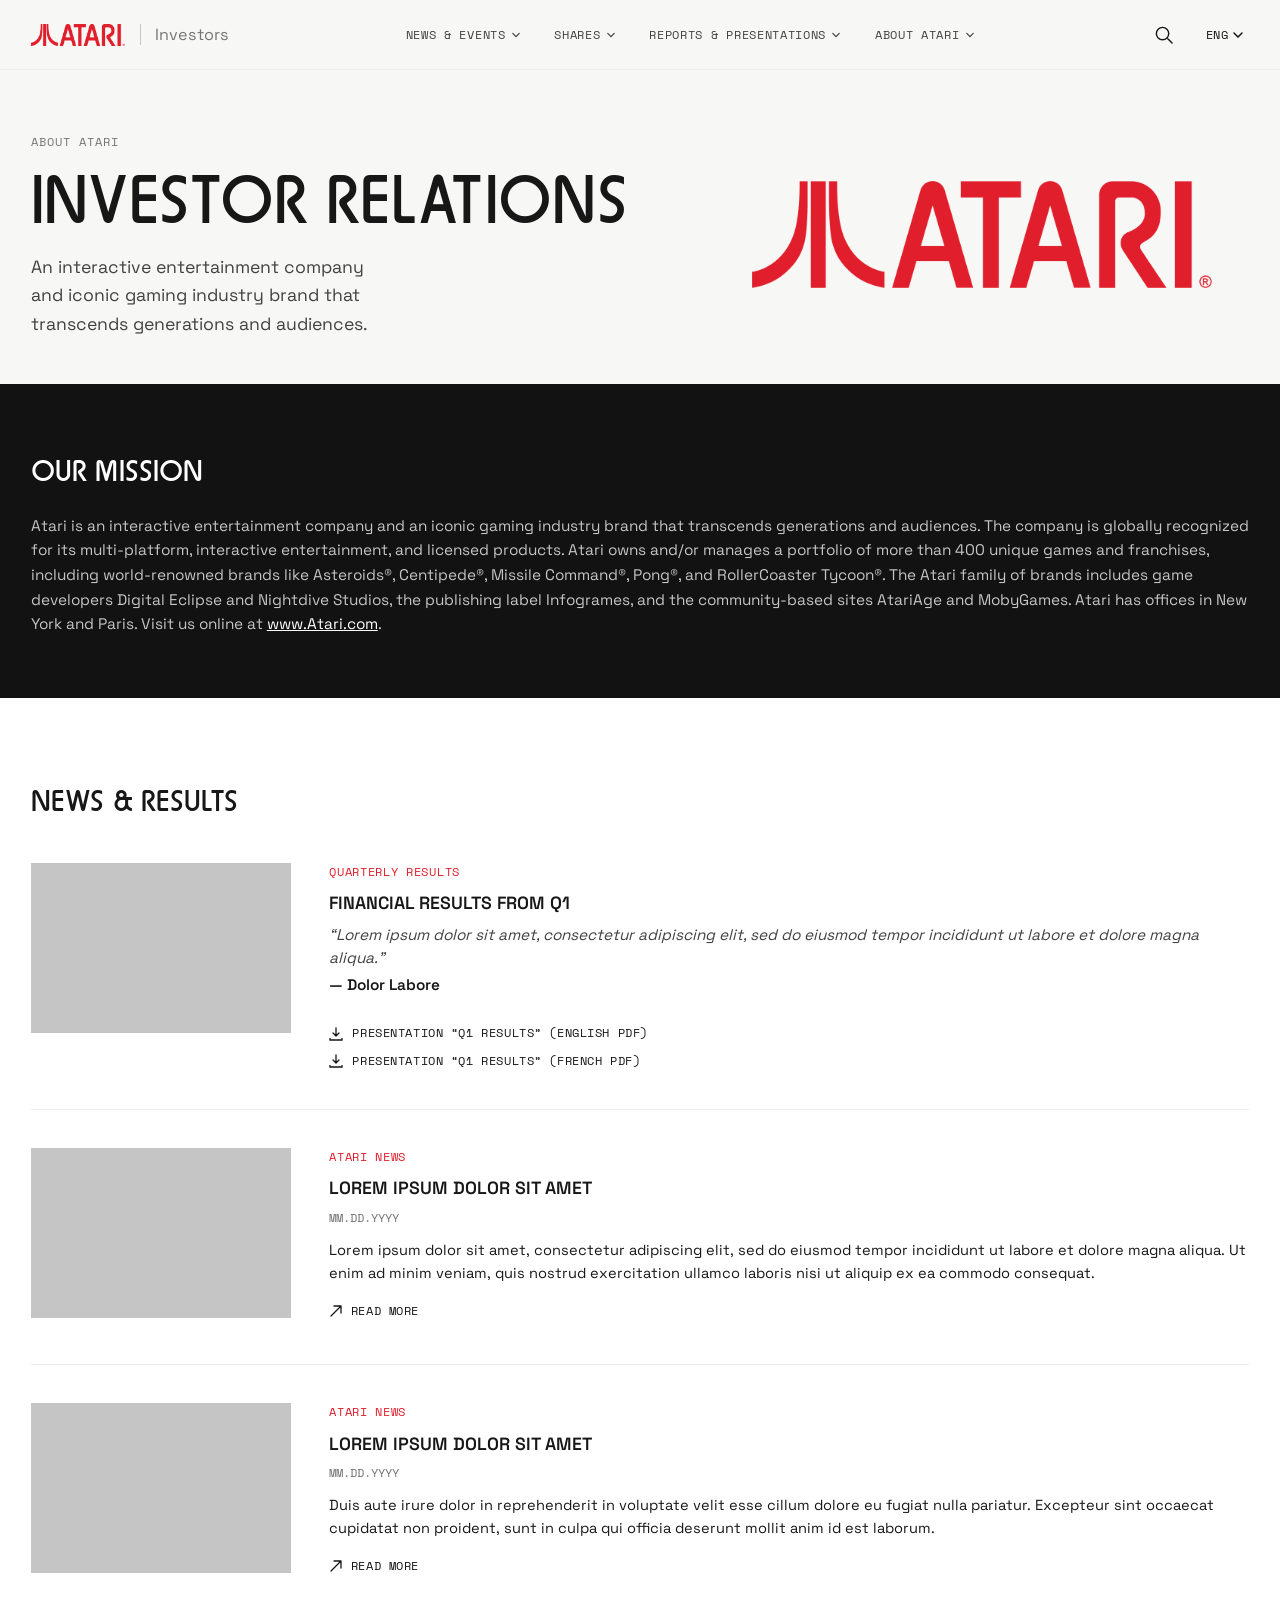
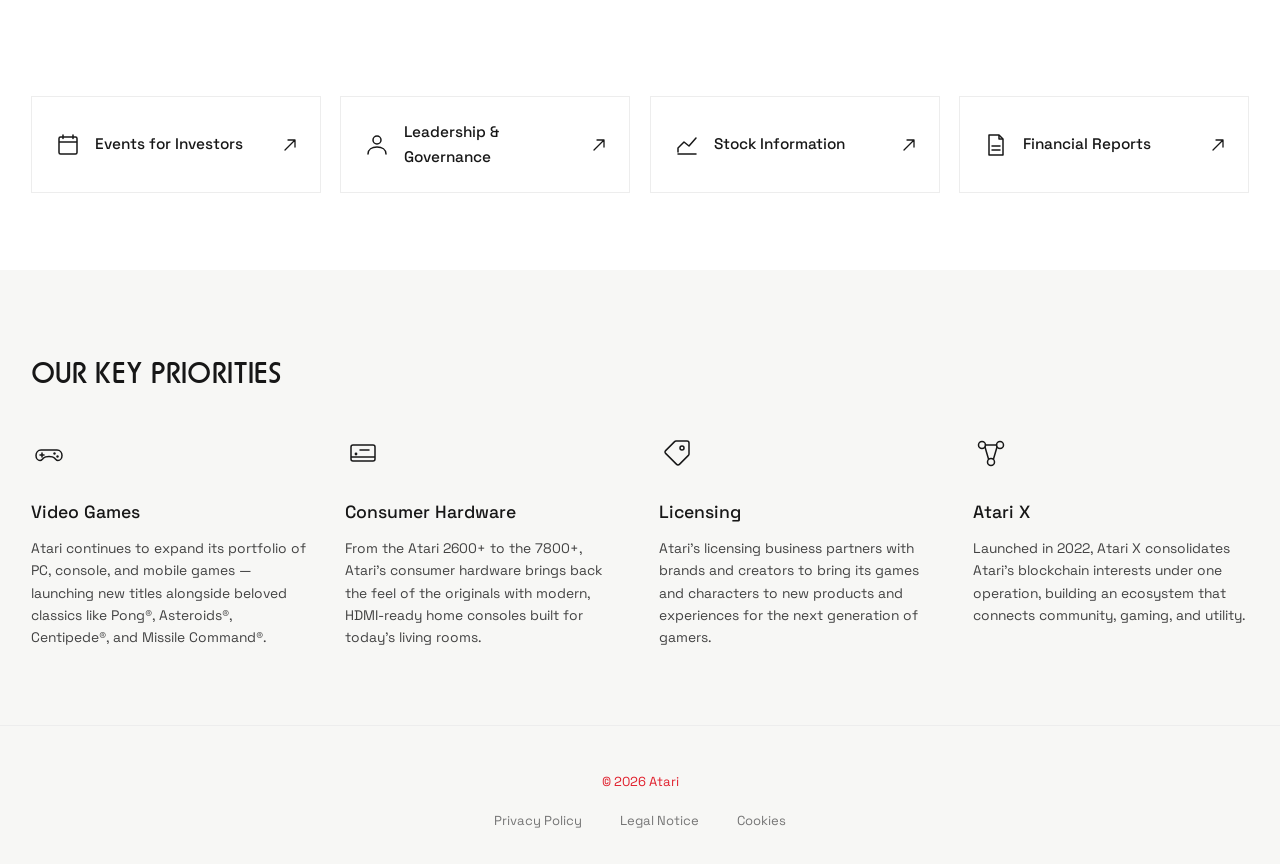
==== commit 84b09237: "Move exchange ticker badges from homepage to Stock page The ticker pills (Euronext Growth Paris: ALA" ====
--- a/index.html
+++ b/index.html
@@ -21,10 +21,6 @@
         <p class="overline hero__eyebrow">About Atari</p>
         <h1>Investor Relations</h1>
         <p class="lede">An interactive entertainment company and iconic gaming industry brand that transcends generations and audiences.</p>
-        <div class="hero__tickers">
-          <span class="ticker-pill">Euronext Growth Paris <strong>ALATA</strong></span>
-          <span class="ticker-pill">US OTC <strong>PONGF</strong></span>
-        </div>
       </div>
       <div class="hero__mark" aria-hidden="true">
         <img src="assets/img/atari-logo.png" alt="">
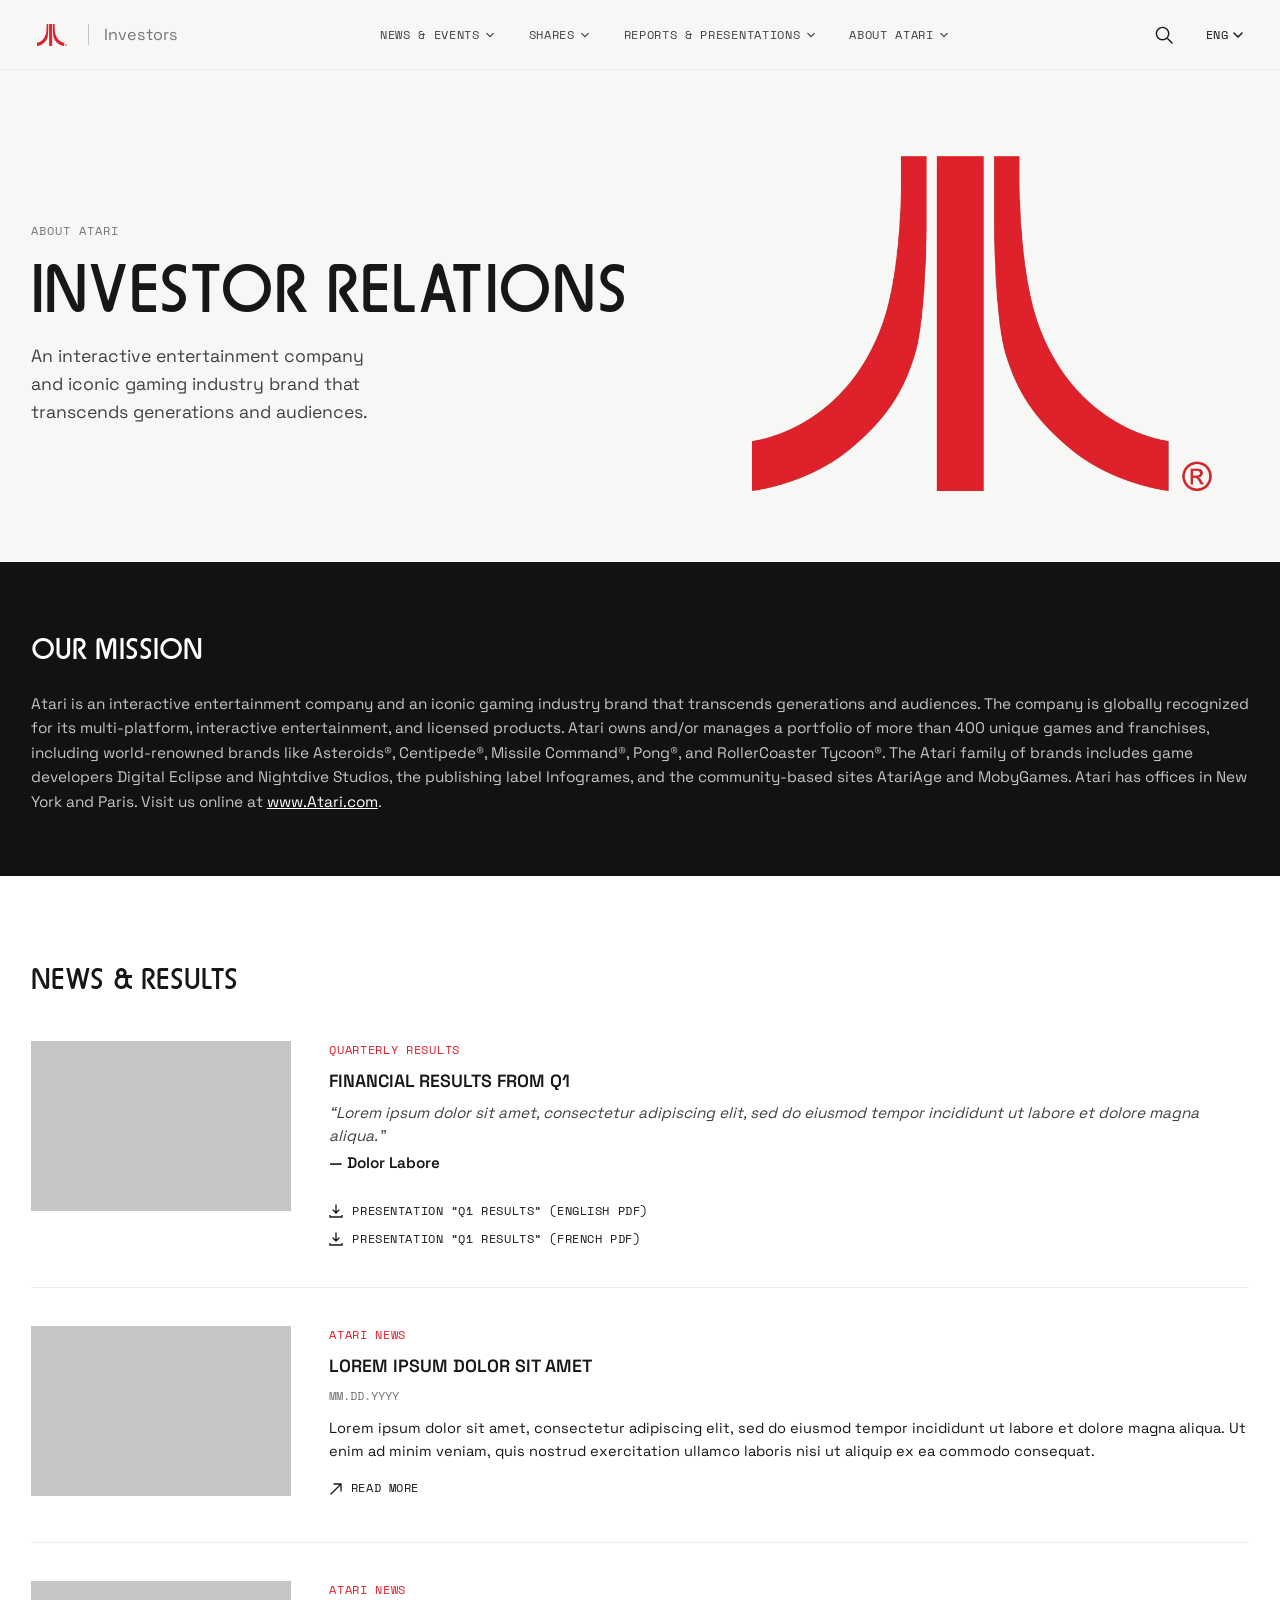
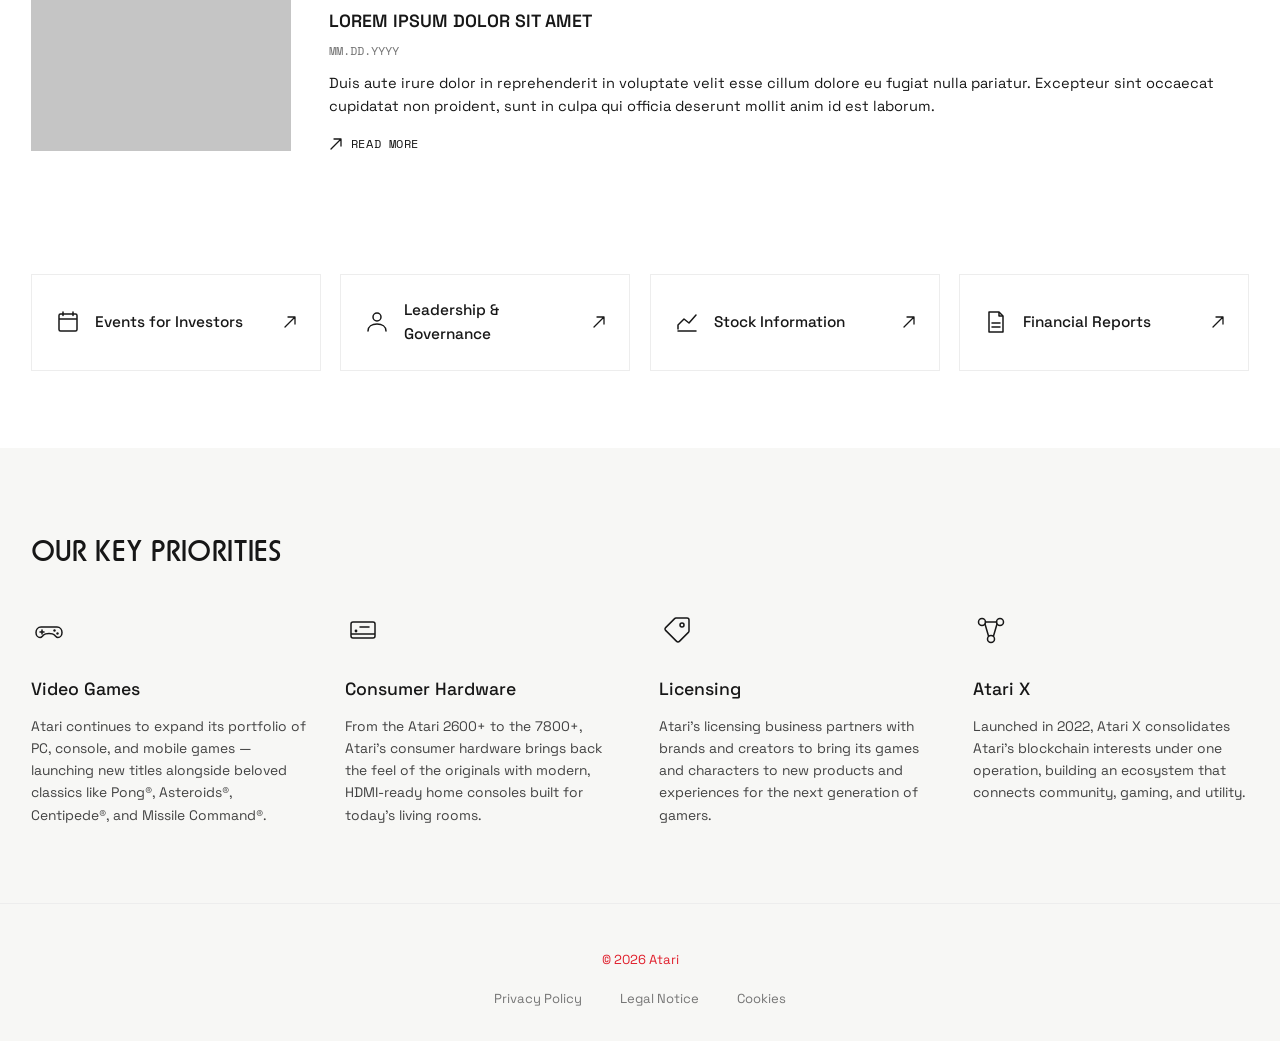
==== commit e2be1d6e: "Replace wordmark logo with the Atari fuji mark, add dynamic padding Swap the full "ATARI" wordmark i" ====
--- a/index.html
+++ b/index.html
@@ -23,7 +23,7 @@
         <p class="lede">An interactive entertainment company and iconic gaming industry brand that transcends generations and audiences.</p>
       </div>
       <div class="hero__mark" aria-hidden="true">
-        <img src="assets/img/atari-logo.png" alt="">
+        <img src="assets/img/atari-fuji-mark.png" alt="">
       </div>
     </div>
   </section>
--- a/assets/css/styles.css
+++ b/assets/css/styles.css
@@ -27,6 +27,7 @@
 
   --ease-house: cubic-bezier(0.22, 1, 0.36, 1);
   --max-width: 1600px;
+  --hero-title-size: clamp(2.5rem, 2rem + 3vw, 4.5rem);
 }
 
 @font-face {
@@ -102,9 +103,15 @@
   gap: 0.6rem;
   text-decoration: none;
   flex: 0 0 auto;
-}
-
-.logo__img { height: 22px; width: auto; }
+  font-size: 1.05rem;
+}
+
+.logo__mark {
+  display: inline-flex;
+  padding: 0.4em;
+}
+
+.logo__img { height: 22px; width: auto; display: block; }
 
 .logo__divider {
   width: 1px;
@@ -453,7 +460,7 @@
 
 .hero h1 {
   font-family: var(--font-display);
-  font-size: clamp(2.5rem, 2rem + 3vw, 4.5rem);
+  font-size: var(--hero-title-size);
   font-weight: 400;
   line-height: 1.02;
   letter-spacing: 0.005em;
@@ -468,8 +475,12 @@
   margin: 0;
 }
 
-.hero__mark { justify-self: center; }
-.hero__mark img { width: 100%; max-width: 460px; height: auto; }
+.hero__mark {
+  justify-self: center;
+  font-size: var(--hero-title-size);
+  padding: 0.35em;
+}
+.hero__mark img { width: 100%; max-width: 460px; height: auto; display: block; }
 
 /* ---------------------------------- Mission ------------------------------ */
 
